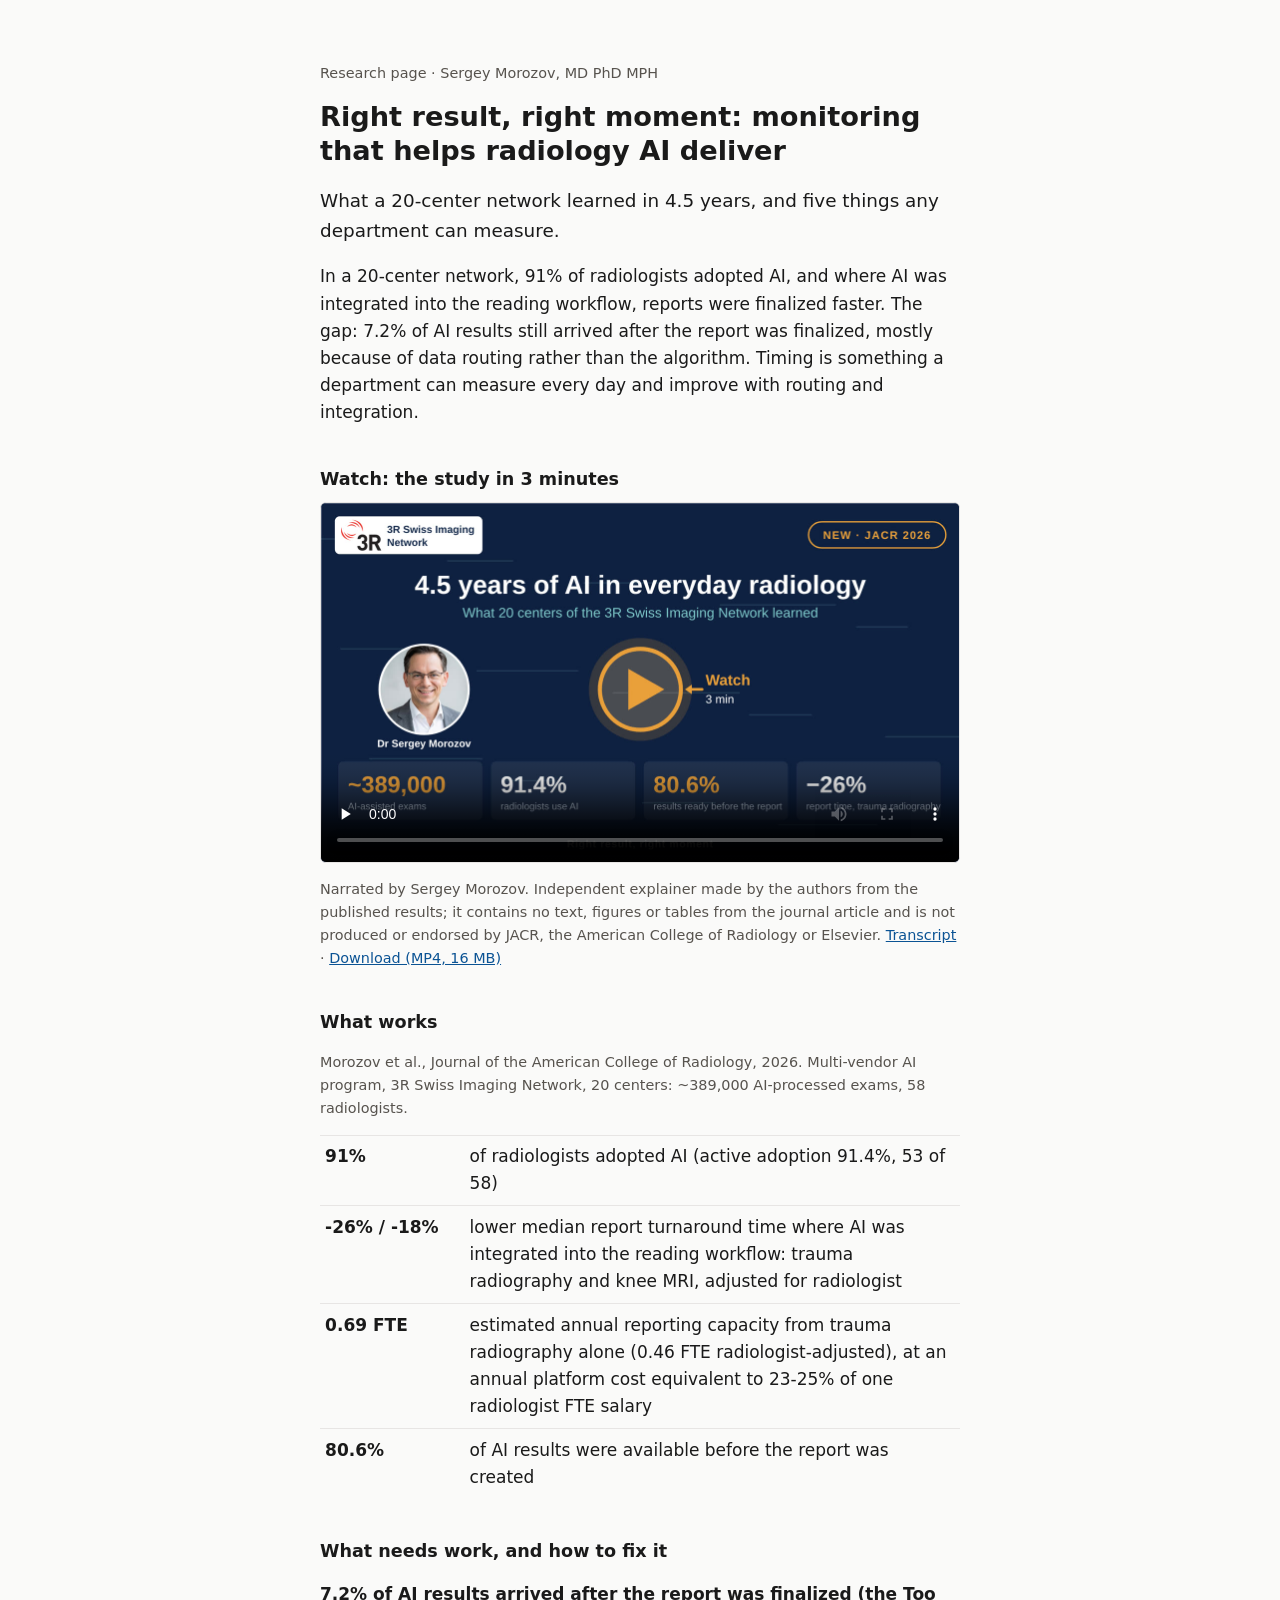
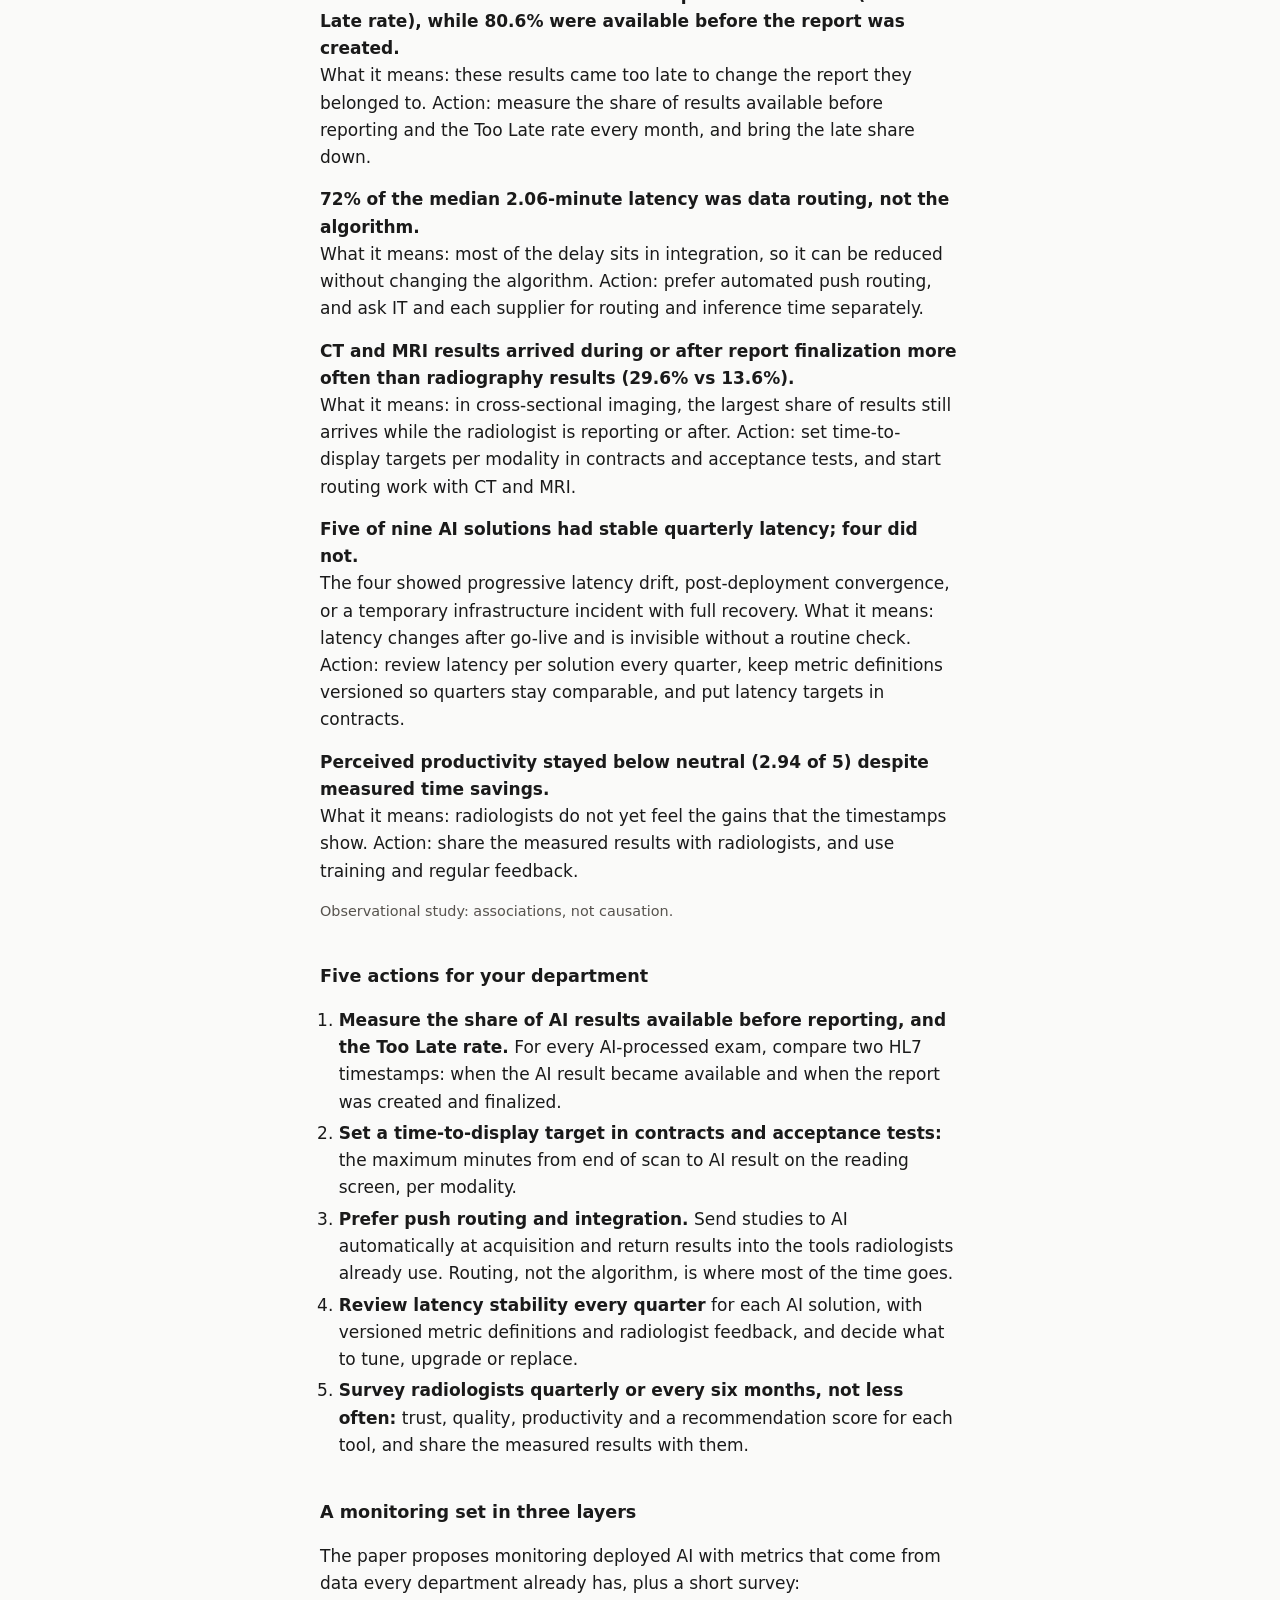
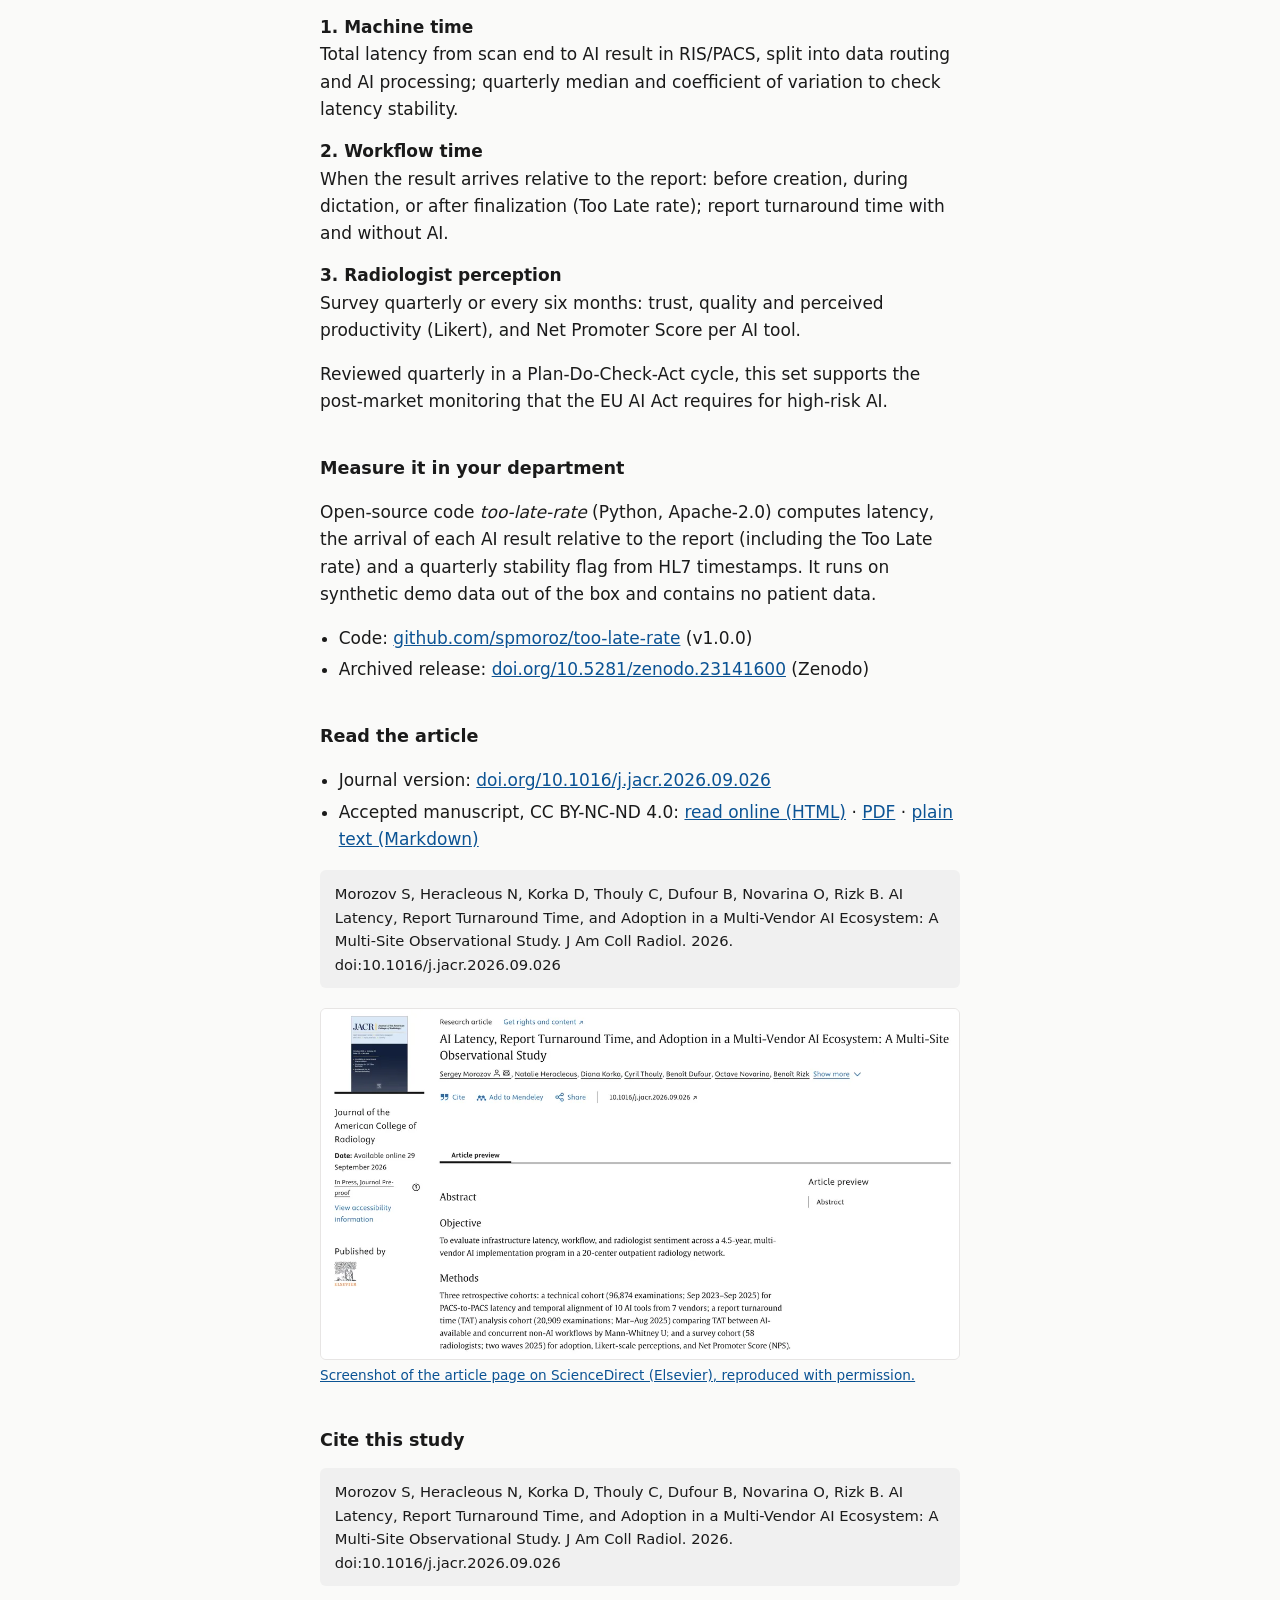
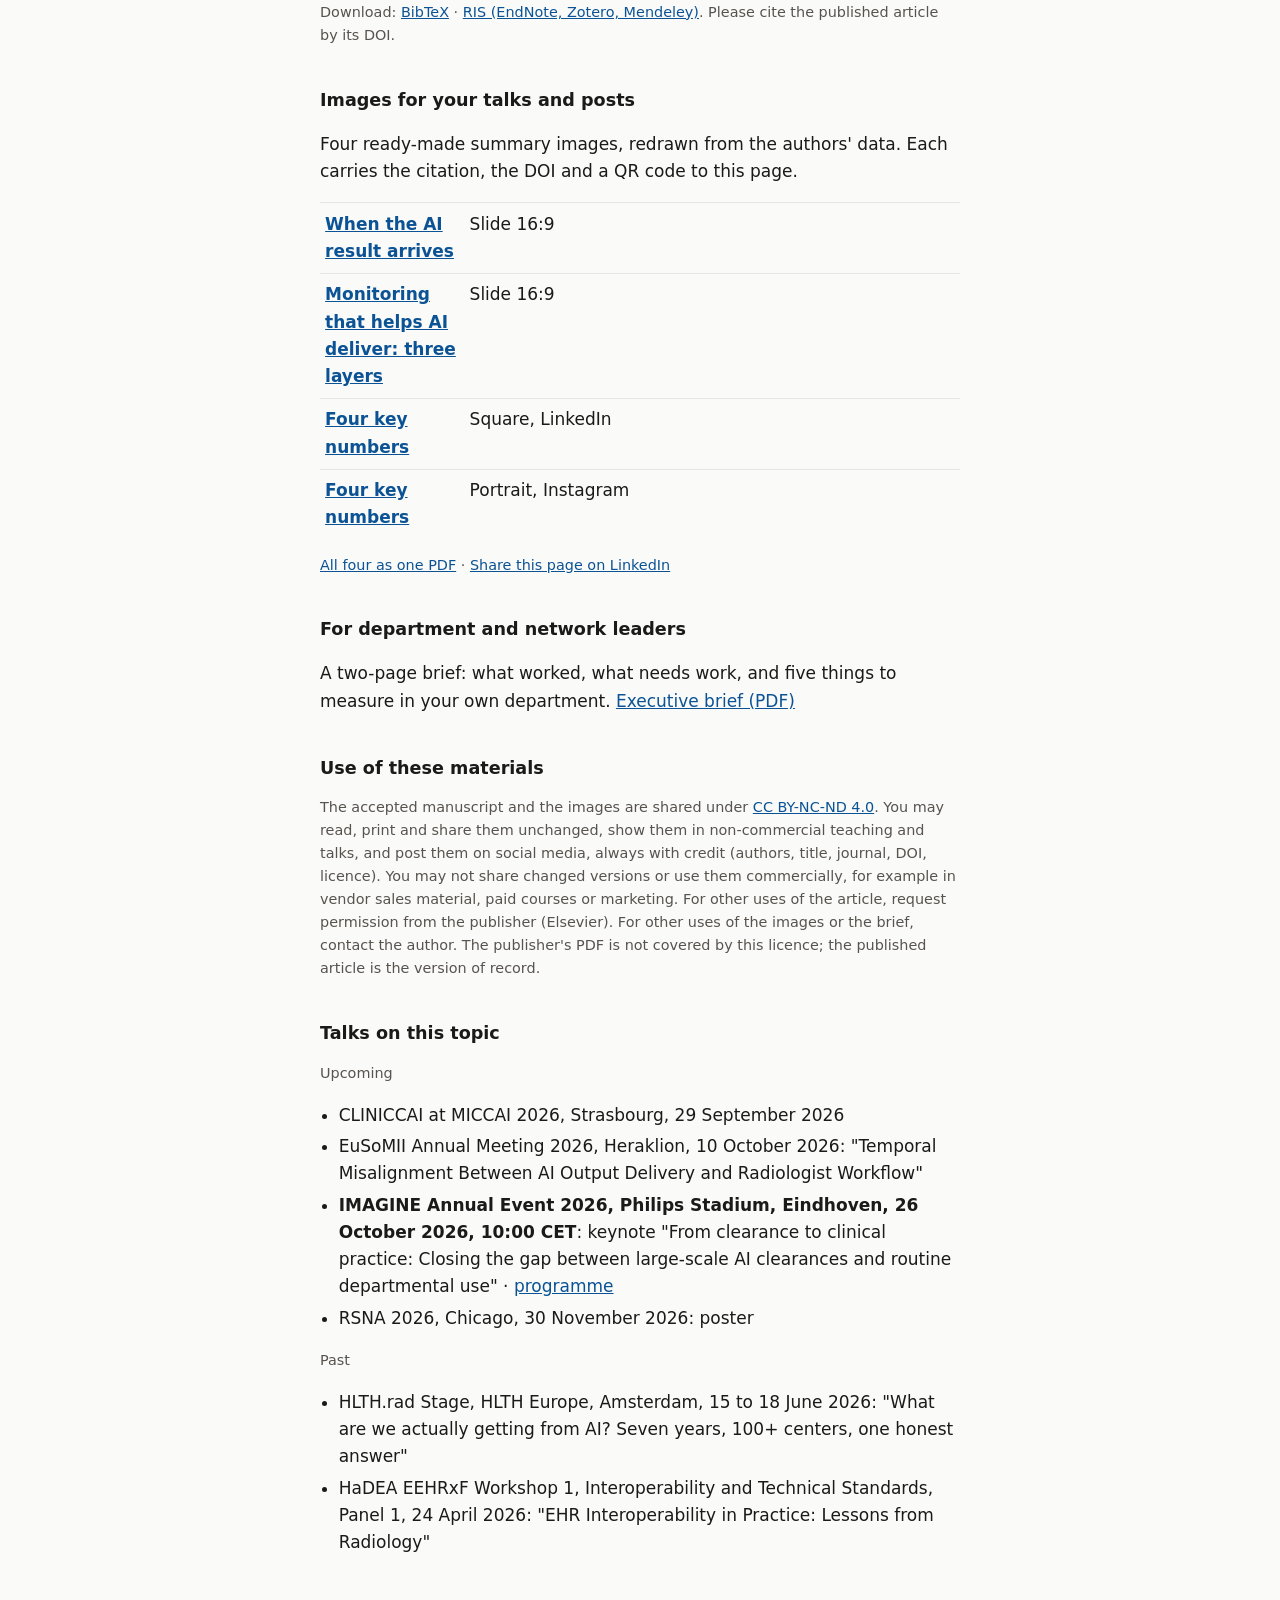
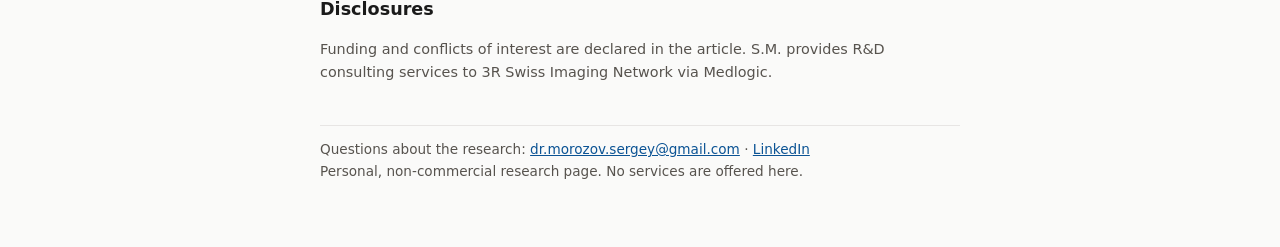
==== index.html @ 902b3b76 "Add 3-minute video explainer (narrated by Sergey Morozov) with captions, transcript and VideoObject " ====
<!doctype html>
<html lang="en">
<head>
<meta charset="utf-8">
<meta name="viewport" content="width=device-width, initial-scale=1">
<title>Right result, right moment: monitoring that helps radiology AI deliver</title>
<meta property="og:title" content="Right result, right moment: monitoring that helps radiology AI deliver">
<meta property="og:description" content="What a 20-center network learned in 4.5 years: what works, what needs work, and five things any department can measure. Research page for the JACR 2026 study.">
<meta property="og:image" content="https://aimonitoring.drsergeymorozov.com/images/B_key_numbers_linkedin_1x1.png">
<meta property="og:url" content="https://aimonitoring.drsergeymorozov.com/">
<meta name="twitter:card" content="summary_large_image">
<link rel="canonical" href="https://aimonitoring.drsergeymorozov.com/">
<link rel="alternate" type="text/markdown" href="manuscript/manuscript.md">
<meta name="description" content="Research hub by Sergey Morozov: what a 20-center radiology network learned in 4.5 years of multi-vendor AI, five things any department can measure, a three-layer monitoring set, the JACR 2026 study, open-source code and talks.">
<style>
:root{--bg:#fafaf9;--ink:#1a1a1a;--mute:#57534e;--line:#e7e5e4;--acc:#0b5394}
@media (prefers-color-scheme:dark){:root{--bg:#1c1917;--ink:#f5f5f4;--mute:#a8a29e;--line:#44403c;--acc:#7fb3e6}}
*{box-sizing:border-box}body{margin:0;background:var(--bg);color:var(--ink);font:17px/1.6 system-ui,-apple-system,Segoe UI,Roboto,sans-serif}
main{max-width:680px;margin:0 auto;padding:48px 20px 64px}
h1{font-size:1.7rem;line-height:1.25;margin:.2em 0 .4em}h2{font-size:1.1rem;margin:2.2em 0 .5em}
.k{color:var(--mute);font-size:.9rem}a{color:var(--acc)}
table{width:100%;border-collapse:collapse;margin:.5em 0}td{padding:.45em .3em;border-top:1px solid var(--line);vertical-align:top}
td:first-child{font-weight:700;white-space:nowrap;width:8.5em}
ul,ol{padding-left:1.1em}li{margin:.25em 0}
.cite{font-size:.92rem;background:rgba(127,127,127,.08);padding:.8em 1em;border-radius:6px}
footer{margin-top:3em;color:var(--mute);font-size:.85rem;border-top:1px solid var(--line);padding-top:1em}
.lead{font-size:1.15rem}.layer{margin:.9em 0}.layer b{display:block}.tbd{color:var(--mute);font-style:italic}
figure{margin:1.2em 0}figure img{display:block;width:100%;height:auto;border:1px solid var(--line);border-radius:6px}figcaption{color:var(--mute);font-size:.85rem;margin-top:.4em}
main{overflow-wrap:break-word}td a{white-space:normal;display:inline-block;padding:.6em 0;margin:-.6em 0}
</style>
<script type="application/ld+json">{"@context":"https://schema.org","@type":"VideoObject","name":"4.5 years of AI in everyday radiology: what 20 centers learned","description":"Three-minute explainer of Morozov et al., J Am Coll Radiol 2026 (doi:10.1016/j.jacr.2026.09.026): AI latency, the Too Late rate, report time and radiologist surveys in the 3R Swiss Imaging Network. Narrated by Sergey Morozov.","thumbnailUrl":"https://aimonitoring.drsergeymorozov.com/video/poster.jpg","uploadDate":"2026-10-16","duration":"PT3M2S","contentUrl":"https://aimonitoring.drsergeymorozov.com/video/jacr-explainer.mp4","embedUrl":"https://aimonitoring.drsergeymorozov.com/#video","inLanguage":"en","creator":{"@type":"Person","name":"Sergey Morozov"},"transcript":"https://aimonitoring.drsergeymorozov.com/video/transcript.md"}</script>
<style>video{display:block;width:100%;height:auto;border:1px solid var(--line);border-radius:6px;background:#0f2140}</style>
</head>
<body>
<main>
<p class="k">Research page · Sergey Morozov, MD PhD MPH</p>
<h1>Right result, right moment: monitoring that helps radiology AI deliver</h1>
<p class="lead">What a 20-center network learned in 4.5 years, and five things any department can measure.</p>
<p>In a 20-center network, 91% of radiologists adopted AI, and where AI was integrated into the reading workflow, reports were finalized faster. The gap: 7.2% of AI results still arrived after the report was finalized, mostly because of data routing rather than the algorithm. Timing is something a department can measure every day and improve with routing and integration.</p>

<h2 id="video">Watch: the study in 3 minutes</h2>
<video controls preload="none" playsinline poster="video/poster.jpg" width="1280" height="720"><source src="video/jacr-explainer.mp4" type="video/mp4"><track kind="captions" src="video/jacr-explainer.en.vtt" srclang="en" label="English"></video>
<p class="k">Narrated by Sergey Morozov. Independent explainer made by the authors from the published results; it contains no text, figures or tables from the journal article and is not produced or endorsed by JACR, the American College of Radiology or Elsevier. <a href="video/transcript.md">Transcript</a> · <a href="video/jacr-explainer.mp4" download>Download (MP4, 16 MB)</a></p>

<h2>What works</h2>
<p class="k">Morozov et al., Journal of the American College of Radiology, 2026. Multi-vendor AI program, 3R Swiss Imaging Network, 20 centers: ~389,000 AI-processed exams, 58 radiologists.</p>
<table>
<tr><td>91%</td><td>of radiologists adopted AI (active adoption 91.4%, 53 of 58)</td></tr>
<tr><td>-26% / -18%</td><td>lower median report turnaround time where AI was integrated into the reading workflow: trauma radiography and knee MRI, adjusted for radiologist</td></tr>
<tr><td>0.69 FTE</td><td>estimated annual reporting capacity from trauma radiography alone (0.46 FTE radiologist-adjusted), at an annual platform cost equivalent to 23-25% of one radiologist FTE salary</td></tr>
<tr><td>80.6%</td><td>of AI results were available before the report was created</td></tr>
</table>

<h2>What needs work, and how to fix it</h2>
<div class="layer"><b>7.2% of AI results arrived after the report was finalized (the Too Late rate), while 80.6% were available before the report was created.</b>What it means: these results came too late to change the report they belonged to. Action: measure the share of results available before reporting and the Too Late rate every month, and bring the late share down.</div>
<div class="layer"><b>72% of the median 2.06-minute latency was data routing, not the algorithm.</b>What it means: most of the delay sits in integration, so it can be reduced without changing the algorithm. Action: prefer automated push routing, and ask IT and each supplier for routing and inference time separately.</div>
<div class="layer"><b>CT and MRI results arrived during or after report finalization more often than radiography results (29.6% vs 13.6%).</b>What it means: in cross-sectional imaging, the largest share of results still arrives while the radiologist is reporting or after. Action: set time-to-display targets per modality in contracts and acceptance tests, and start routing work with CT and MRI.</div>
<div class="layer"><b>Five of nine AI solutions had stable quarterly latency; four did not.</b>The four showed progressive latency drift, post-deployment convergence, or a temporary infrastructure incident with full recovery. What it means: latency changes after go-live and is invisible without a routine check. Action: review latency per solution every quarter, keep metric definitions versioned so quarters stay comparable, and put latency targets in contracts.</div>
<div class="layer"><b>Perceived productivity stayed below neutral (2.94 of 5) despite measured time savings.</b>What it means: radiologists do not yet feel the gains that the timestamps show. Action: share the measured results with radiologists, and use training and regular feedback.</div>
<p class="k">Observational study: associations, not causation.</p>

<h2>Five actions for your department</h2>
<ol>
<li><b>Measure the share of AI results available before reporting, and the Too Late rate.</b> For every AI-processed exam, compare two HL7 timestamps: when the AI result became available and when the report was created and finalized.</li>
<li><b>Set a time-to-display target in contracts and acceptance tests:</b> the maximum minutes from end of scan to AI result on the reading screen, per modality.</li>
<li><b>Prefer push routing and integration.</b> Send studies to AI automatically at acquisition and return results into the tools radiologists already use. Routing, not the algorithm, is where most of the time goes.</li>
<li><b>Review latency stability every quarter</b> for each AI solution, with versioned metric definitions and radiologist feedback, and decide what to tune, upgrade or replace.</li>
<li><b>Survey radiologists quarterly or every six months, not less often:</b> trust, quality, productivity and a recommendation score for each tool, and share the measured results with them.</li>
</ol>

<h2>A monitoring set in three layers</h2>
<p>The paper proposes monitoring deployed AI with metrics that come from data every department already has, plus a short survey:</p>
<div class="layer"><b>1. Machine time</b>Total latency from scan end to AI result in RIS/PACS, split into data routing and AI processing; quarterly median and coefficient of variation to check latency stability.</div>
<div class="layer"><b>2. Workflow time</b>When the result arrives relative to the report: before creation, during dictation, or after finalization (Too Late rate); report turnaround time with and without AI.</div>
<div class="layer"><b>3. Radiologist perception</b>Survey quarterly or every six months: trust, quality and perceived productivity (Likert), and Net Promoter Score per AI tool.</div>
<p>Reviewed quarterly in a Plan-Do-Check-Act cycle, this set supports the post-market monitoring that the EU AI Act requires for high-risk AI.</p>

<h2>Measure it in your department</h2>
<p>Open-source code <em>too-late-rate</em> (Python, Apache-2.0) computes latency, the arrival of each AI result relative to the report (including the Too Late rate) and a quarterly stability flag from HL7 timestamps. It runs on synthetic demo data out of the box and contains no patient data.</p><ul><li>Code: <a href="https://github.com/spmoroz/too-late-rate">github.com/spmoroz/too-late-rate</a> (v1.0.0)</li><li>Archived release: <a href="https://doi.org/10.5281/zenodo.23141600">doi.org/10.5281/zenodo.23141600</a> (Zenodo)</li></ul>

<h2>Read the article</h2>
<ul>
<li>Journal version: <a href="https://doi.org/10.1016/j.jacr.2026.09.026">doi.org/10.1016/j.jacr.2026.09.026</a></li>
<li>Accepted manuscript, CC BY-NC-ND 4.0: <a href="manuscript/">read online (HTML)</a> · <a href="morozov-jacr-2026-accepted-manuscript.pdf">PDF</a> · <a href="manuscript/manuscript.md">plain text (Markdown)</a></li>
</ul>
<p class="cite">Morozov S, Heracleous N, Korka D, Thouly C, Dufour B, Novarina O, Rizk B. AI Latency, Report Turnaround Time, and Adoption in a Multi-Vendor AI Ecosystem: A Multi-Site Observational Study. J Am Coll Radiol. 2026. doi:10.1016/j.jacr.2026.09.026</p>
<figure><img src="images/jacr-article-page.webp" width="1200" height="657" loading="lazy" alt="Article page of the paper on ScienceDirect, J Am Coll Radiol 2026"><figcaption><a href="https://doi.org/10.1016/j.jacr.2026.09.026">Screenshot of the article page on ScienceDirect (Elsevier), reproduced with permission.</a></figcaption></figure>

<h2 id="cite">Cite this study</h2>
<p class="cite">Morozov S, Heracleous N, Korka D, Thouly C, Dufour B, Novarina O, Rizk B. AI Latency, Report Turnaround Time, and Adoption in a Multi-Vendor AI Ecosystem: A Multi-Site Observational Study. J Am Coll Radiol. 2026. doi:10.1016/j.jacr.2026.09.026</p>
<p class="k">Download: <a href="cite/citation.bib">BibTeX</a> · <a href="cite/citation.ris">RIS (EndNote, Zotero, Mendeley)</a>. Please cite the published article by its DOI.</p>

<h2 id="images">Images for your talks and posts</h2>
<p>Four ready-made summary images, redrawn from the authors' data. Each carries the citation, the DOI and a QR code to this page.</p>
<table>
<tr><td><a href="images/A_ai_result_arrival_16x9.png">When the AI result arrives</a></td><td>Slide 16:9</td></tr>
<tr><td><a href="images/D_monitoring_three_layers_16x9.png">Monitoring that helps AI deliver: three layers</a></td><td>Slide 16:9</td></tr>
<tr><td><a href="images/B_key_numbers_linkedin_1x1.png">Four key numbers</a></td><td>Square, LinkedIn</td></tr>
<tr><td><a href="images/C_key_numbers_instagram_4x5.png">Four key numbers</a></td><td>Portrait, Instagram</td></tr>
</table>
<p class="k"><a href="images/visual_abstracts_all.pdf">All four as one PDF</a> · <a href="https://www.linkedin.com/sharing/share-offsite/?url=https%3A%2F%2Faimonitoring.drsergeymorozov.com">Share this page on LinkedIn</a></p>

<h2 id="leaders">For department and network leaders</h2>
<p>A two-page brief: what worked, what needs work, and five things to measure in your own department. <a href="brief/executive-brief.pdf">Executive brief (PDF)</a></p>

<h2 id="use">Use of these materials</h2>
<p class="k">The accepted manuscript and the images are shared under <a href="https://creativecommons.org/licenses/by-nc-nd/4.0/">CC BY-NC-ND 4.0</a>. You may read, print and share them unchanged, show them in non-commercial teaching and talks, and post them on social media, always with credit (authors, title, journal, DOI, licence). You may not share changed versions or use them commercially, for example in vendor sales material, paid courses or marketing. For other uses of the article, request permission from the publisher (Elsevier). For other uses of the images or the brief, contact the author. The publisher's PDF is not covered by this licence; the published article is the version of record.</p>

<h2>Talks on this topic</h2>
<p class="k">Upcoming</p>
<ul>
<li>CLINICCAI at MICCAI 2026, Strasbourg, 29 September 2026</li>
<li>EuSoMII Annual Meeting 2026, Heraklion, 10 October 2026: "Temporal Misalignment Between AI Output Delivery and Radiologist Workflow"</li>
<li><strong>IMAGINE Annual Event 2026, Philips Stadium, Eindhoven, 26 October 2026, 10:00 CET</strong>: keynote "From clearance to clinical practice: Closing the gap between large-scale AI clearances and routine departmental use" · <a href="https://imagine-medtech.org/event/imagine-annual-event/">programme</a></li>
<li>RSNA 2026, Chicago, 30 November 2026: poster</li>
</ul>
<p class="k">Past</p>
<ul>
<li>HLTH.rad Stage, HLTH Europe, Amsterdam, 15 to 18 June 2026: "What are we actually getting from AI? Seven years, 100+ centers, one honest answer"</li>
<li>HaDEA EEHRxF Workshop 1, Interoperability and Technical Standards, Panel 1, 24 April 2026: "EHR Interoperability in Practice: Lessons from Radiology"</li>
</ul>

<h2>Disclosures</h2>
<p class="k">Funding and conflicts of interest are declared in the article. S.M. provides R&amp;D consulting services to 3R Swiss Imaging Network via Medlogic.</p>

<footer>Questions about the research: <a href="mailto:dr.morozov.sergey@gmail.com">dr.morozov.sergey@gmail.com</a> · <a href="https://www.linkedin.com/in/sergey-morozov">LinkedIn</a><br>Personal, non-commercial research page. No services are offered here.</footer>
</main>
</body>
</html>
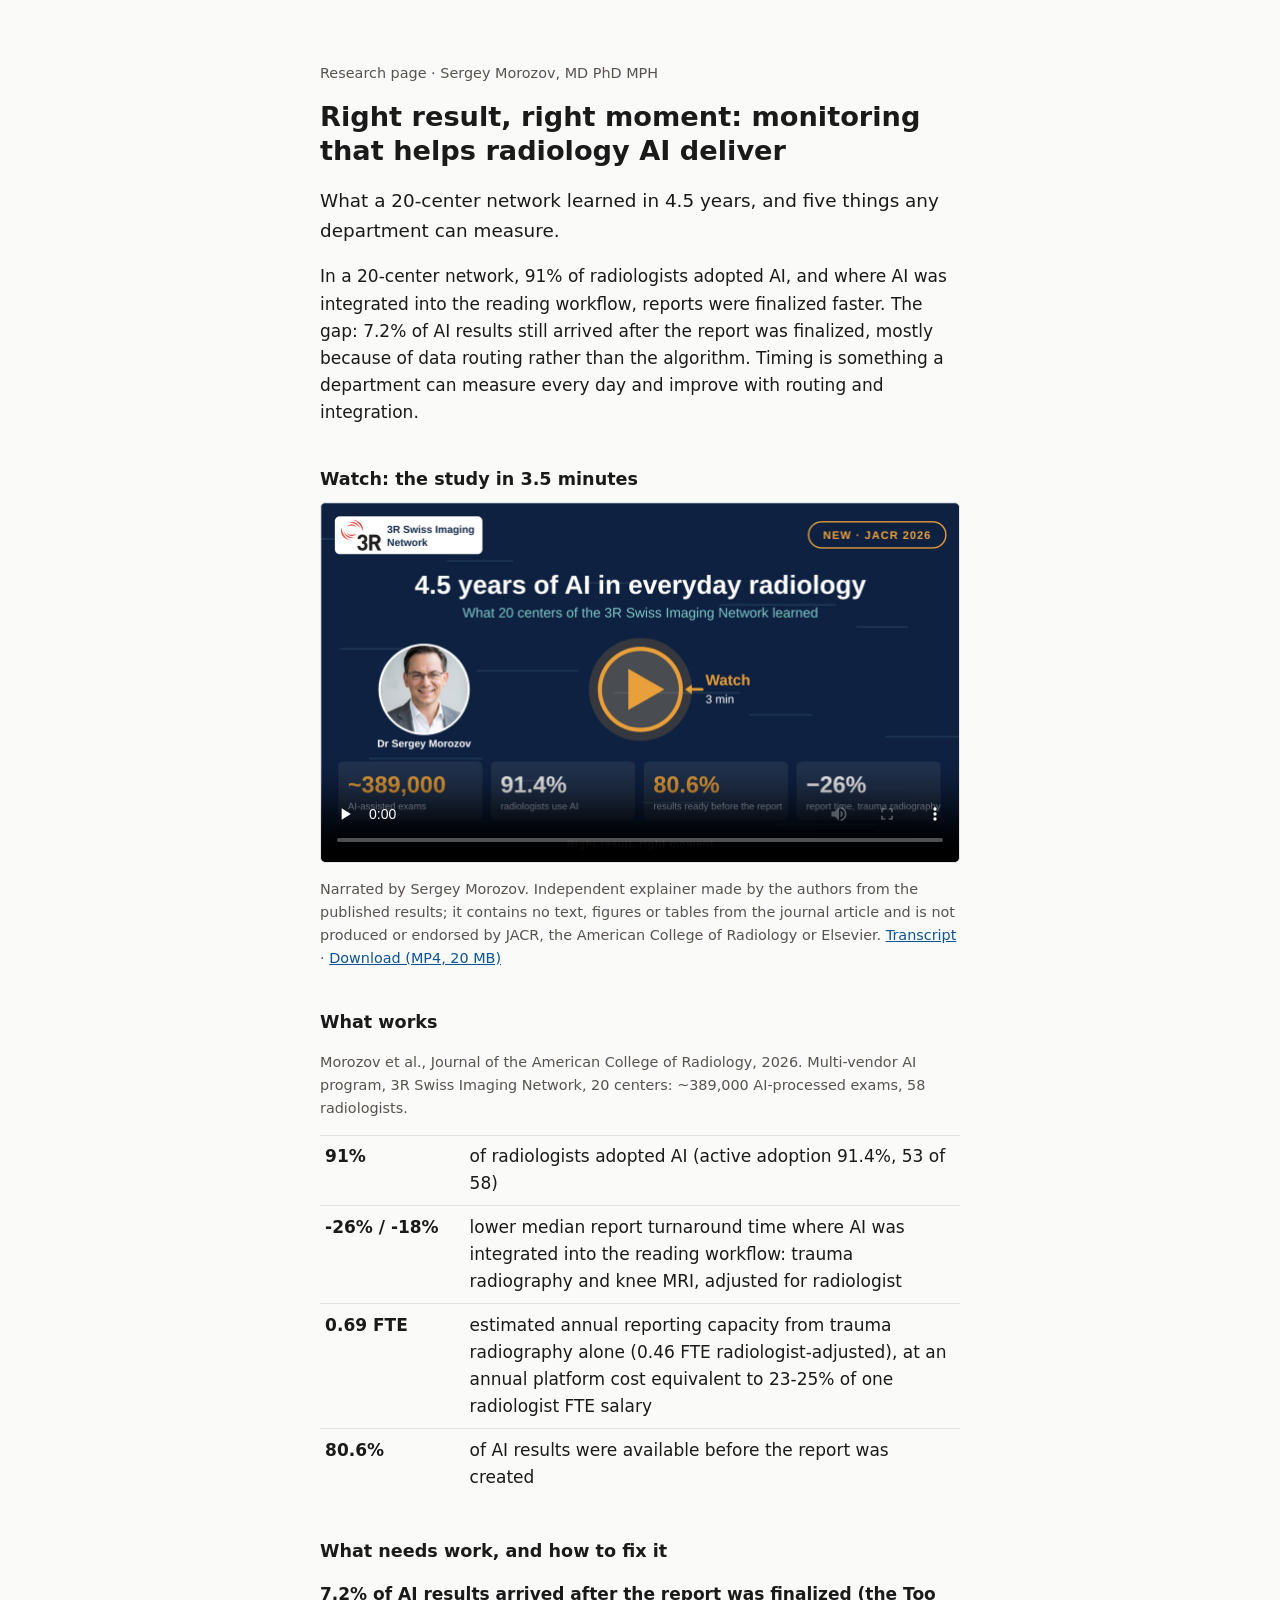
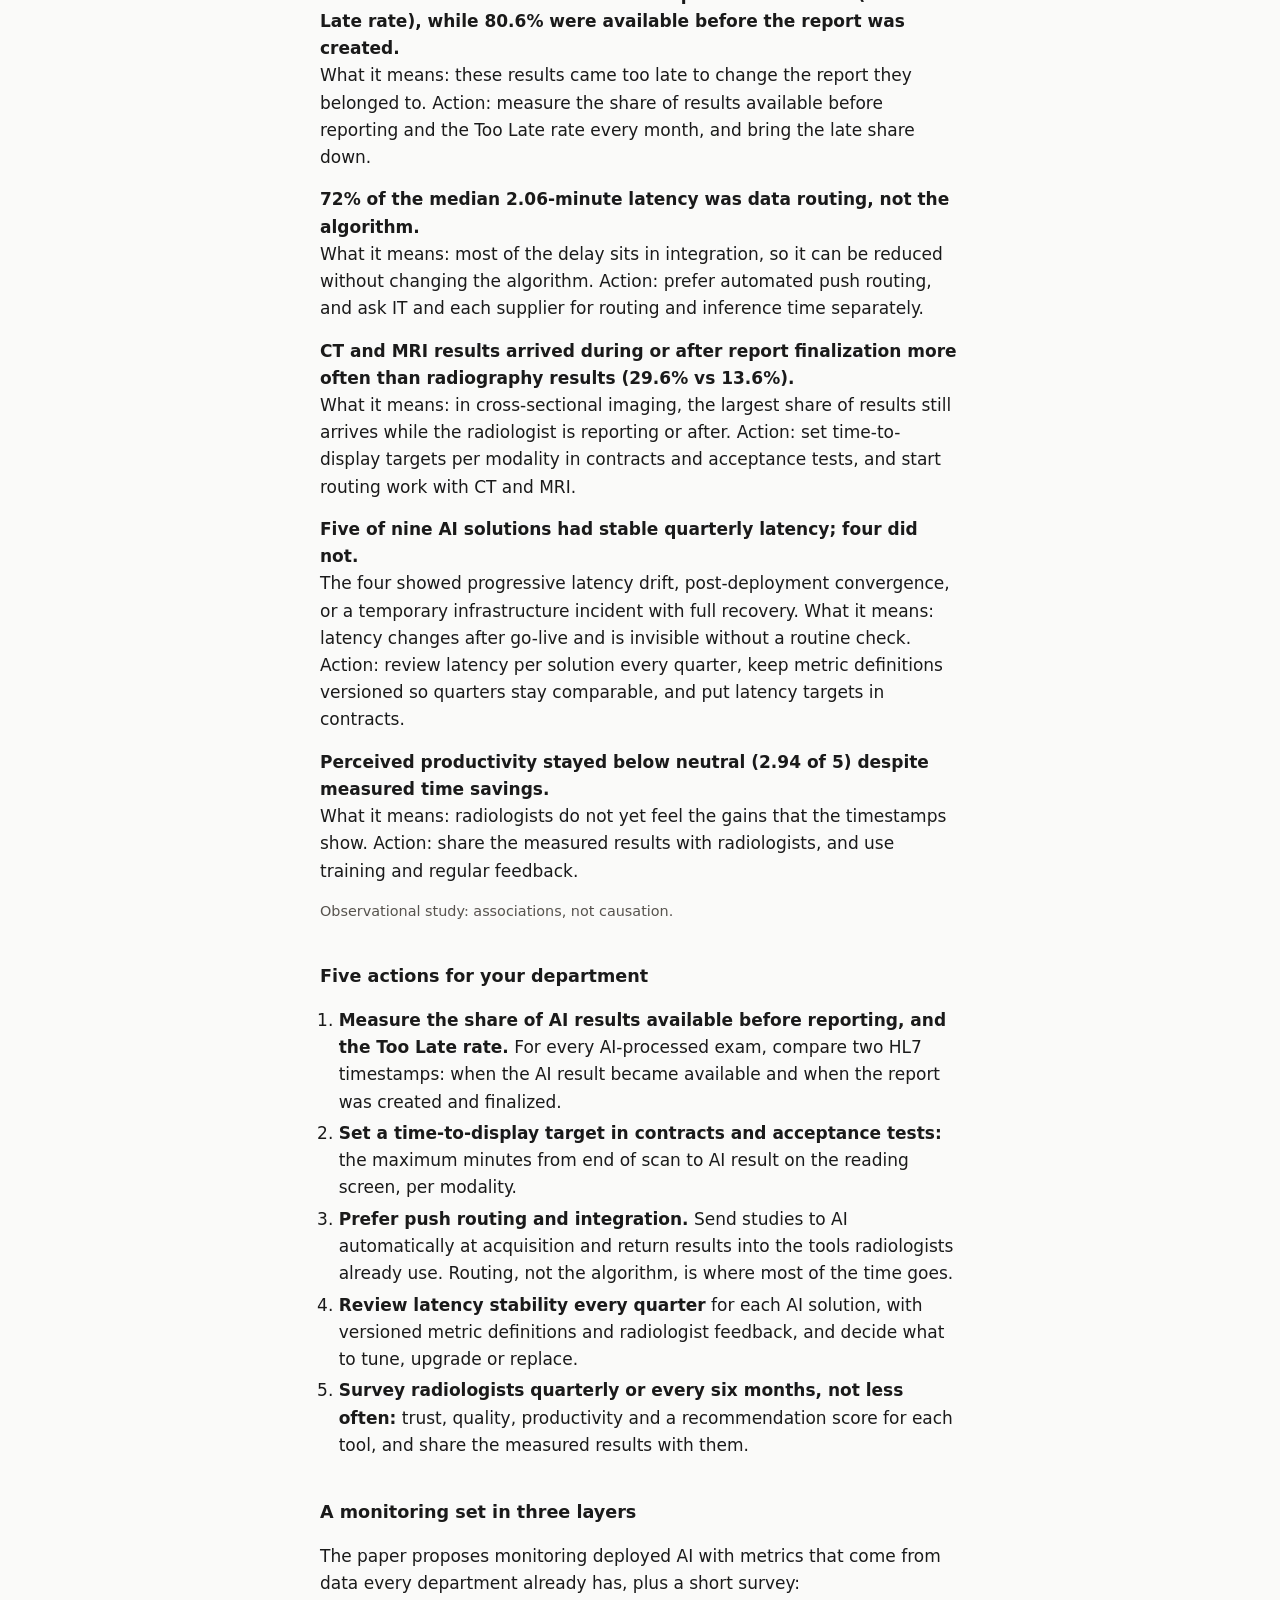
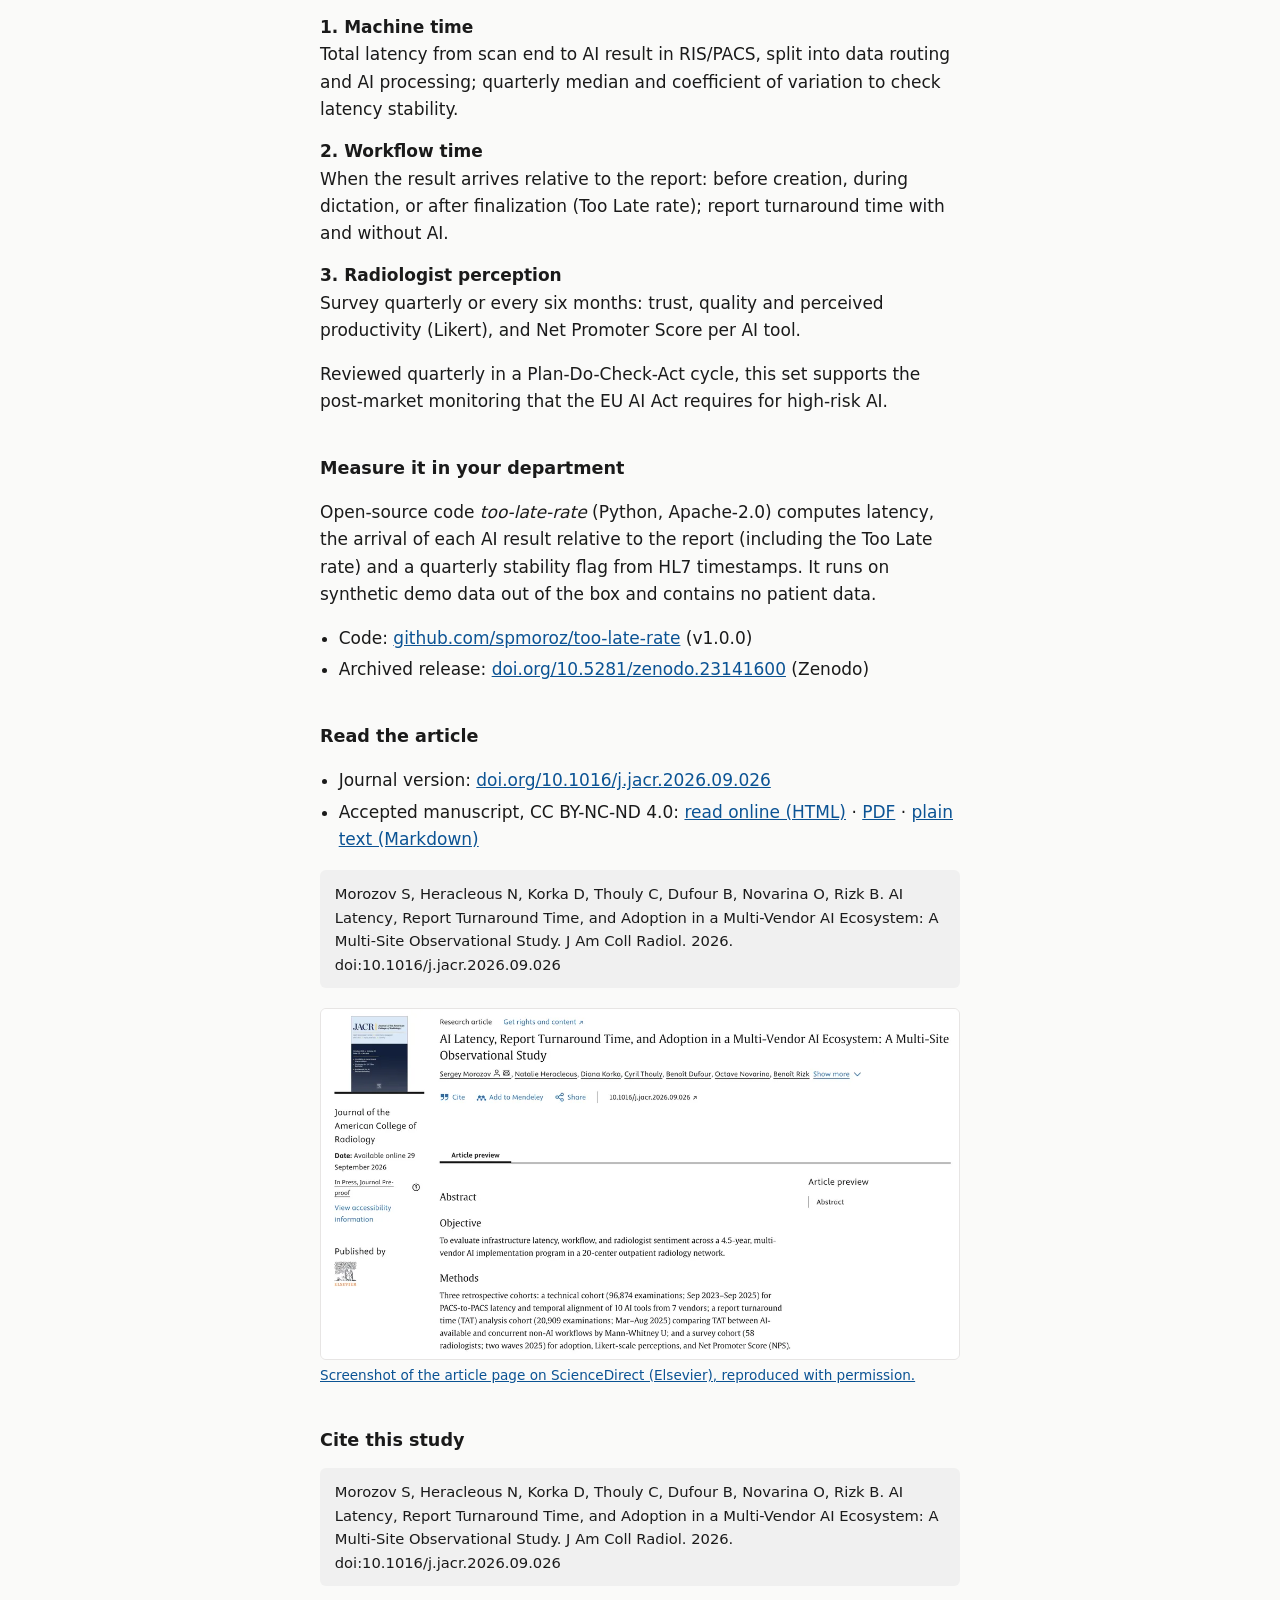
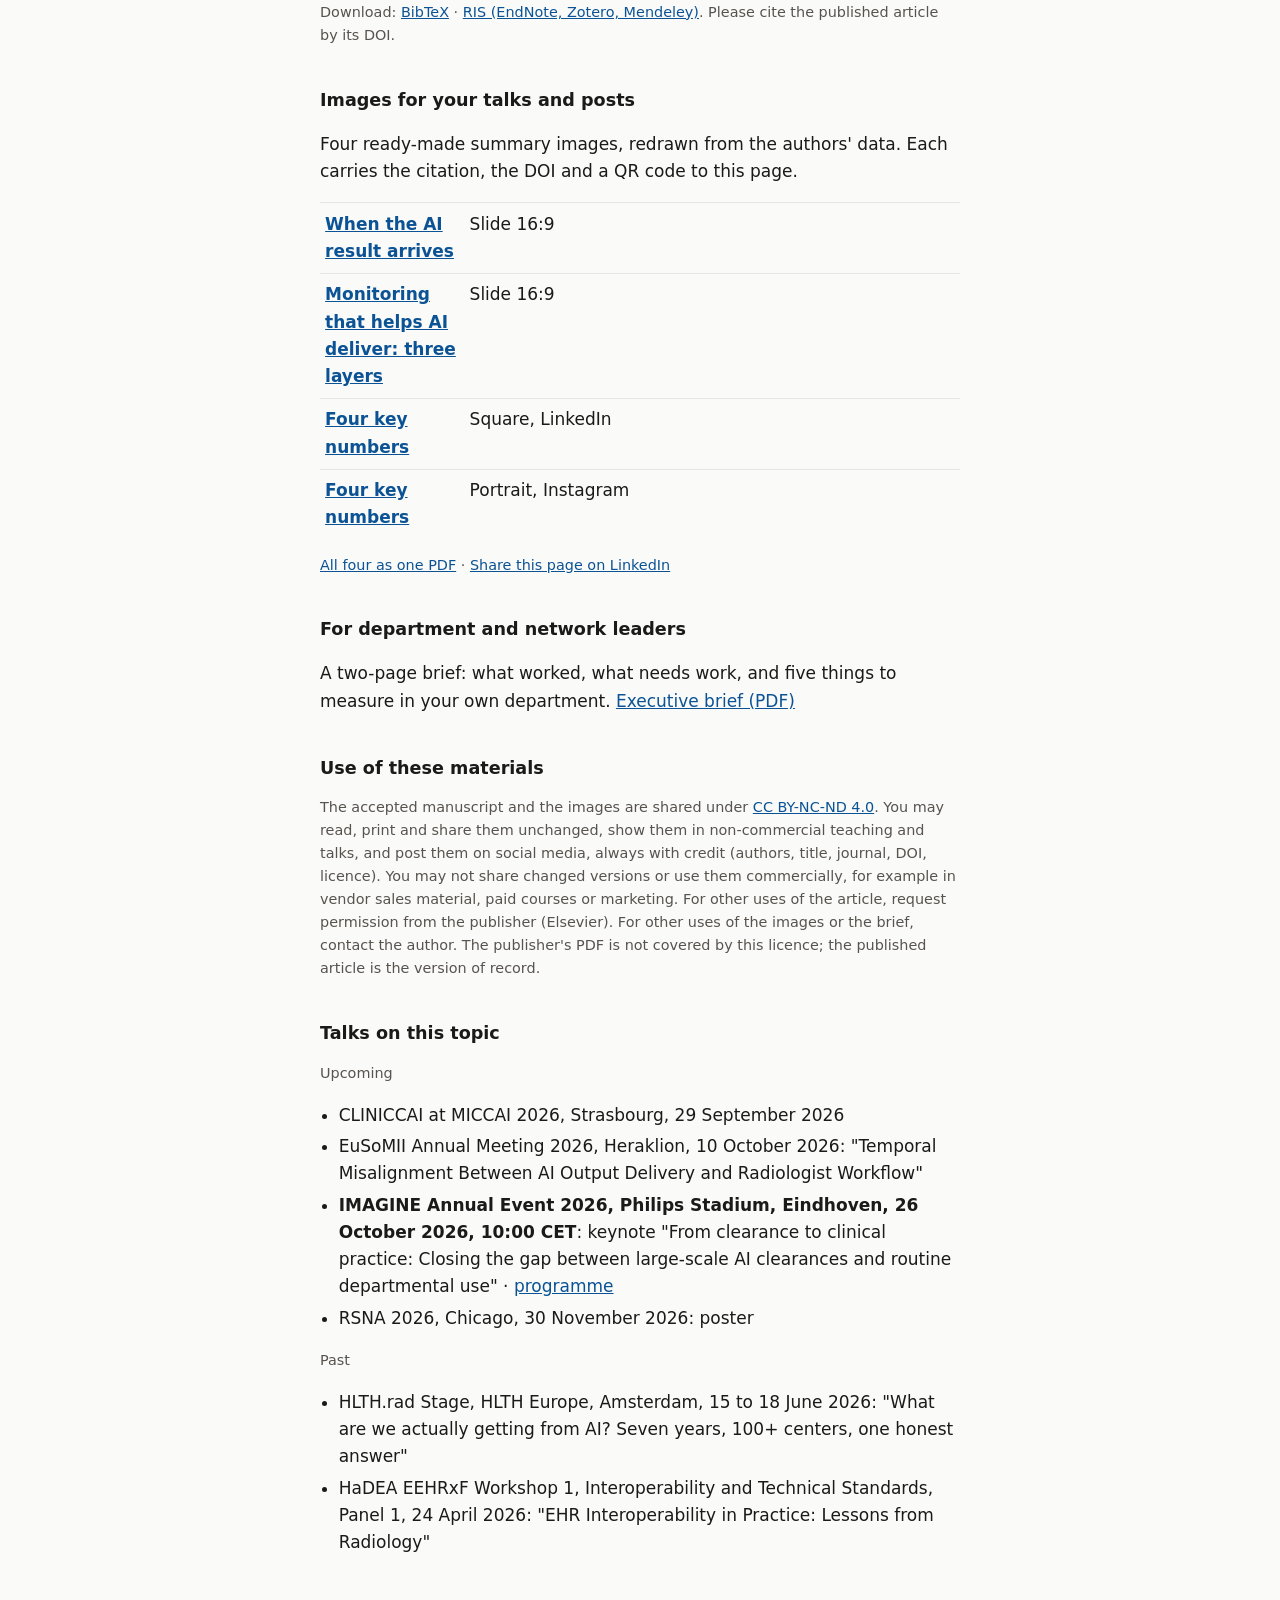
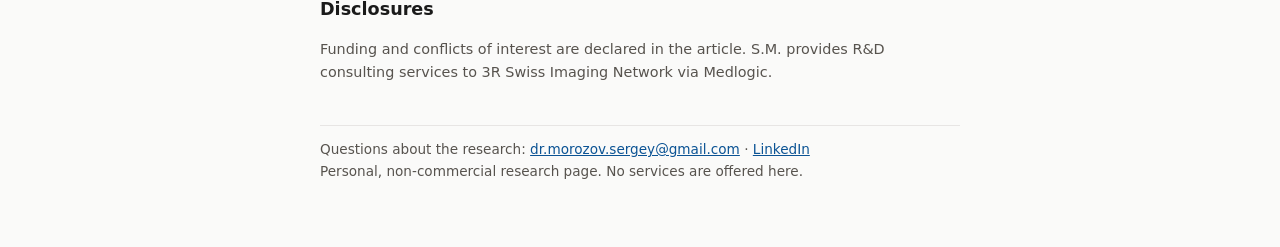
==== commit 1f42c36e: "Video explainer v10: re-recorded narration, rounded spoken numbers, updated captions and transcript " ====
--- a/index.html
+++ b/index.html
@@ -28,7 +28,7 @@
 figure{margin:1.2em 0}figure img{display:block;width:100%;height:auto;border:1px solid var(--line);border-radius:6px}figcaption{color:var(--mute);font-size:.85rem;margin-top:.4em}
 main{overflow-wrap:break-word}td a{white-space:normal;display:inline-block;padding:.6em 0;margin:-.6em 0}
 </style>
-<script type="application/ld+json">{"@context":"https://schema.org","@type":"VideoObject","name":"4.5 years of AI in everyday radiology: what 20 centers learned","description":"Three-minute explainer of Morozov et al., J Am Coll Radiol 2026 (doi:10.1016/j.jacr.2026.09.026): AI latency, the Too Late rate, report time and radiologist surveys in the 3R Swiss Imaging Network. Narrated by Sergey Morozov.","thumbnailUrl":"https://aimonitoring.drsergeymorozov.com/video/poster.jpg","uploadDate":"2026-10-16","duration":"PT3M2S","contentUrl":"https://aimonitoring.drsergeymorozov.com/video/jacr-explainer.mp4","embedUrl":"https://aimonitoring.drsergeymorozov.com/#video","inLanguage":"en","creator":{"@type":"Person","name":"Sergey Morozov"},"transcript":"https://aimonitoring.drsergeymorozov.com/video/transcript.md"}</script>
+<script type="application/ld+json">{"@context":"https://schema.org","@type":"VideoObject","name":"4.5 years of AI in everyday radiology: what 20 centers learned","description":"Three-minute explainer of Morozov et al., J Am Coll Radiol 2026 (doi:10.1016/j.jacr.2026.09.026): AI latency, the Too Late rate, report time and radiologist surveys in the 3R Swiss Imaging Network. Narrated by Sergey Morozov.","thumbnailUrl":"https://aimonitoring.drsergeymorozov.com/video/poster.jpg","uploadDate":"2026-10-17","duration":"PT3M30S","contentUrl":"https://aimonitoring.drsergeymorozov.com/video/jacr-explainer.mp4","embedUrl":"https://aimonitoring.drsergeymorozov.com/#video","inLanguage":"en","creator":{"@type":"Person","name":"Sergey Morozov"},"transcript":"https://aimonitoring.drsergeymorozov.com/video/transcript.md"}</script>
 <style>video{display:block;width:100%;height:auto;border:1px solid var(--line);border-radius:6px;background:#0f2140}</style>
 </head>
 <body>
@@ -38,9 +38,9 @@
 <p class="lead">What a 20-center network learned in 4.5 years, and five things any department can measure.</p>
 <p>In a 20-center network, 91% of radiologists adopted AI, and where AI was integrated into the reading workflow, reports were finalized faster. The gap: 7.2% of AI results still arrived after the report was finalized, mostly because of data routing rather than the algorithm. Timing is something a department can measure every day and improve with routing and integration.</p>
 
-<h2 id="video">Watch: the study in 3 minutes</h2>
+<h2 id="video">Watch: the study in 3.5 minutes</h2>
 <video controls preload="none" playsinline poster="video/poster.jpg" width="1280" height="720"><source src="video/jacr-explainer.mp4" type="video/mp4"><track kind="captions" src="video/jacr-explainer.en.vtt" srclang="en" label="English"></video>
-<p class="k">Narrated by Sergey Morozov. Independent explainer made by the authors from the published results; it contains no text, figures or tables from the journal article and is not produced or endorsed by JACR, the American College of Radiology or Elsevier. <a href="video/transcript.md">Transcript</a> · <a href="video/jacr-explainer.mp4" download>Download (MP4, 16 MB)</a></p>
+<p class="k">Narrated by Sergey Morozov. Independent explainer made by the authors from the published results; it contains no text, figures or tables from the journal article and is not produced or endorsed by JACR, the American College of Radiology or Elsevier. <a href="video/transcript.md">Transcript</a> · <a href="video/jacr-explainer.mp4" download>Download (MP4, 20 MB)</a></p>
 
 <h2>What works</h2>
 <p class="k">Morozov et al., Journal of the American College of Radiology, 2026. Multi-vendor AI program, 3R Swiss Imaging Network, 20 centers: ~389,000 AI-processed exams, 58 radiologists.</p>
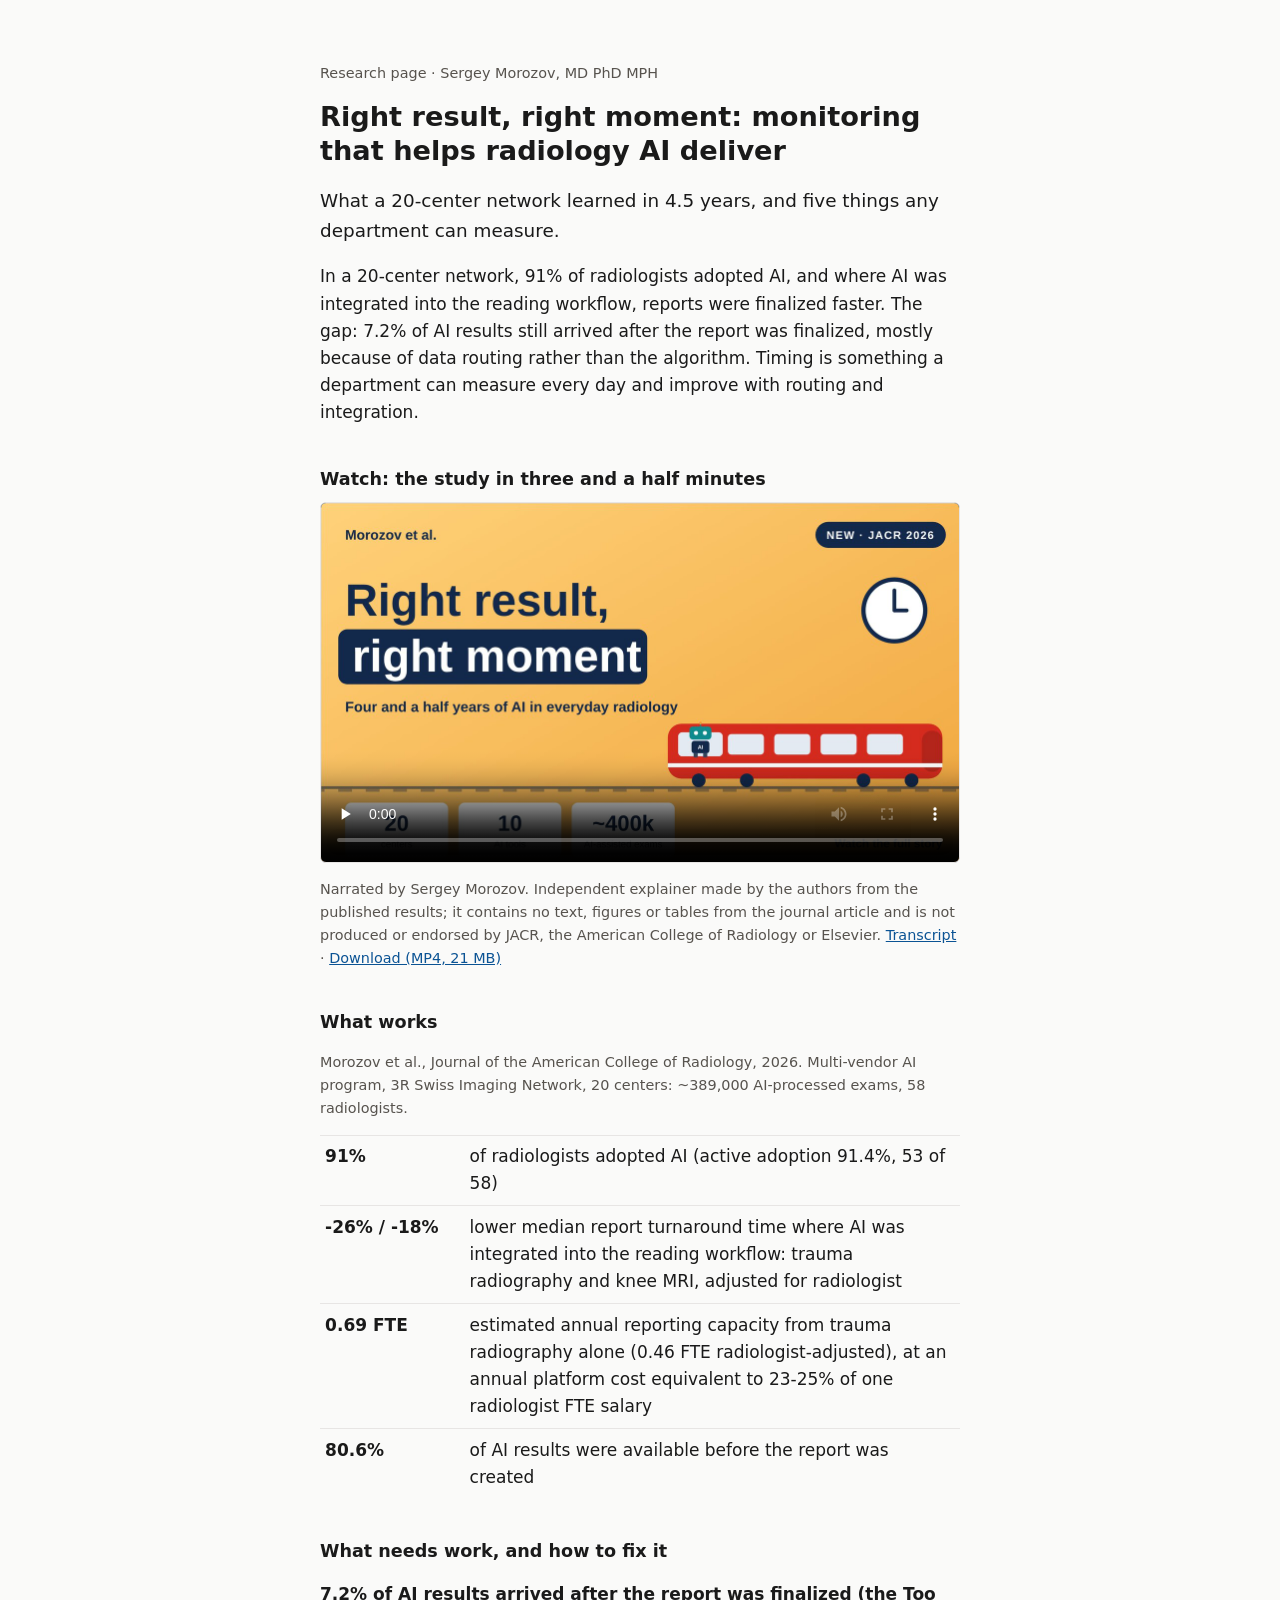
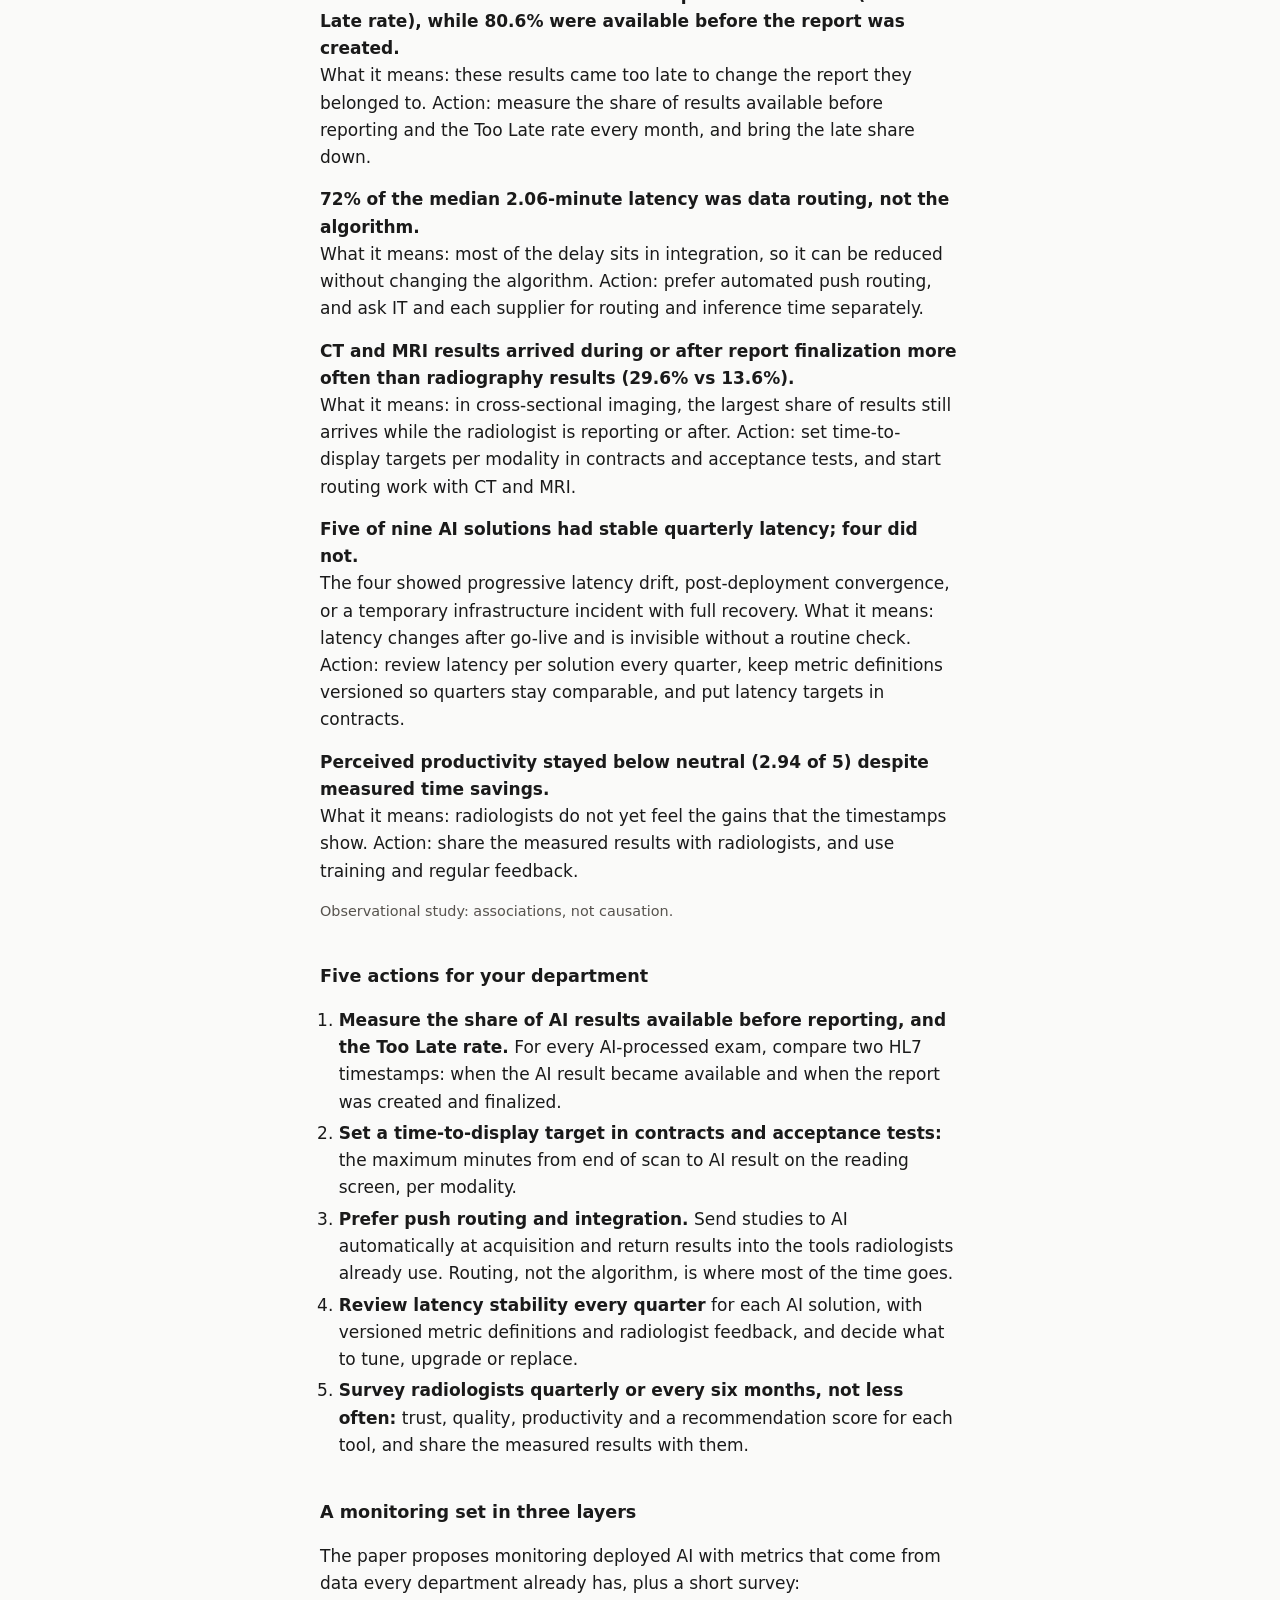
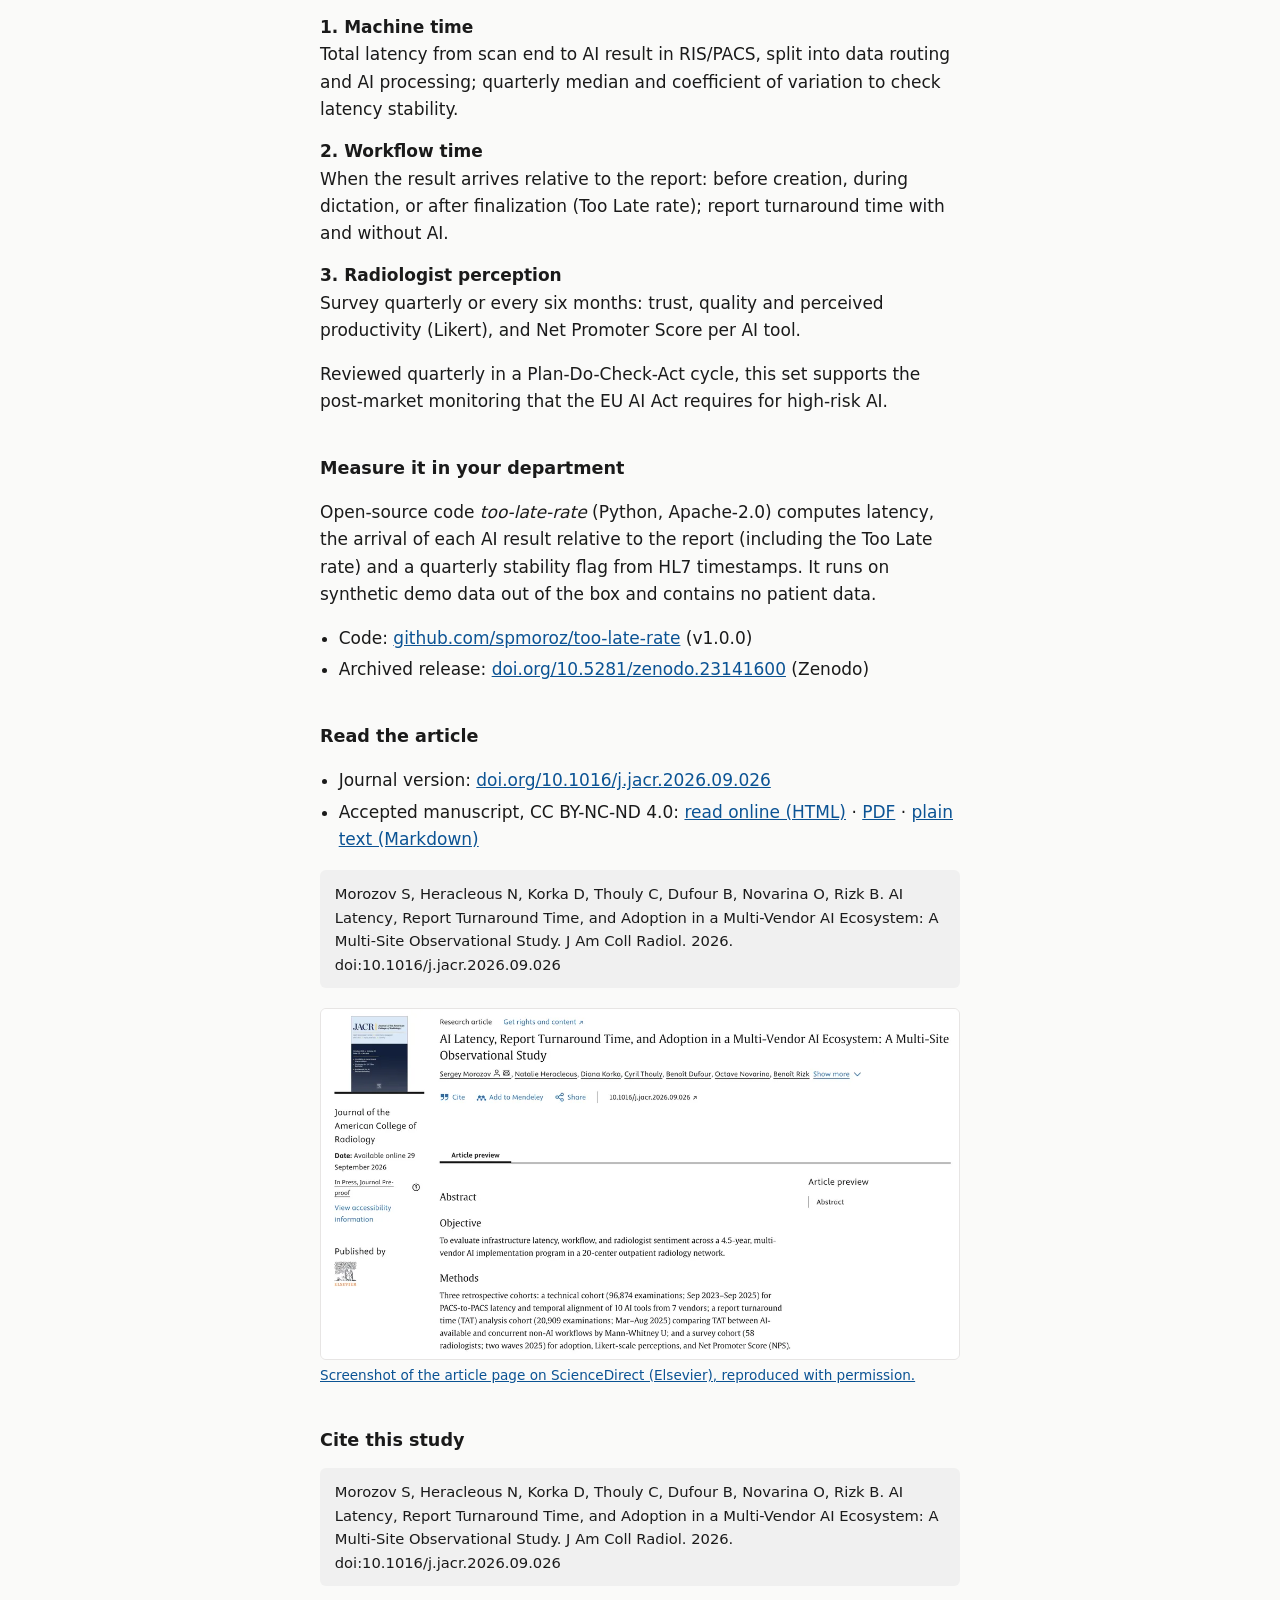
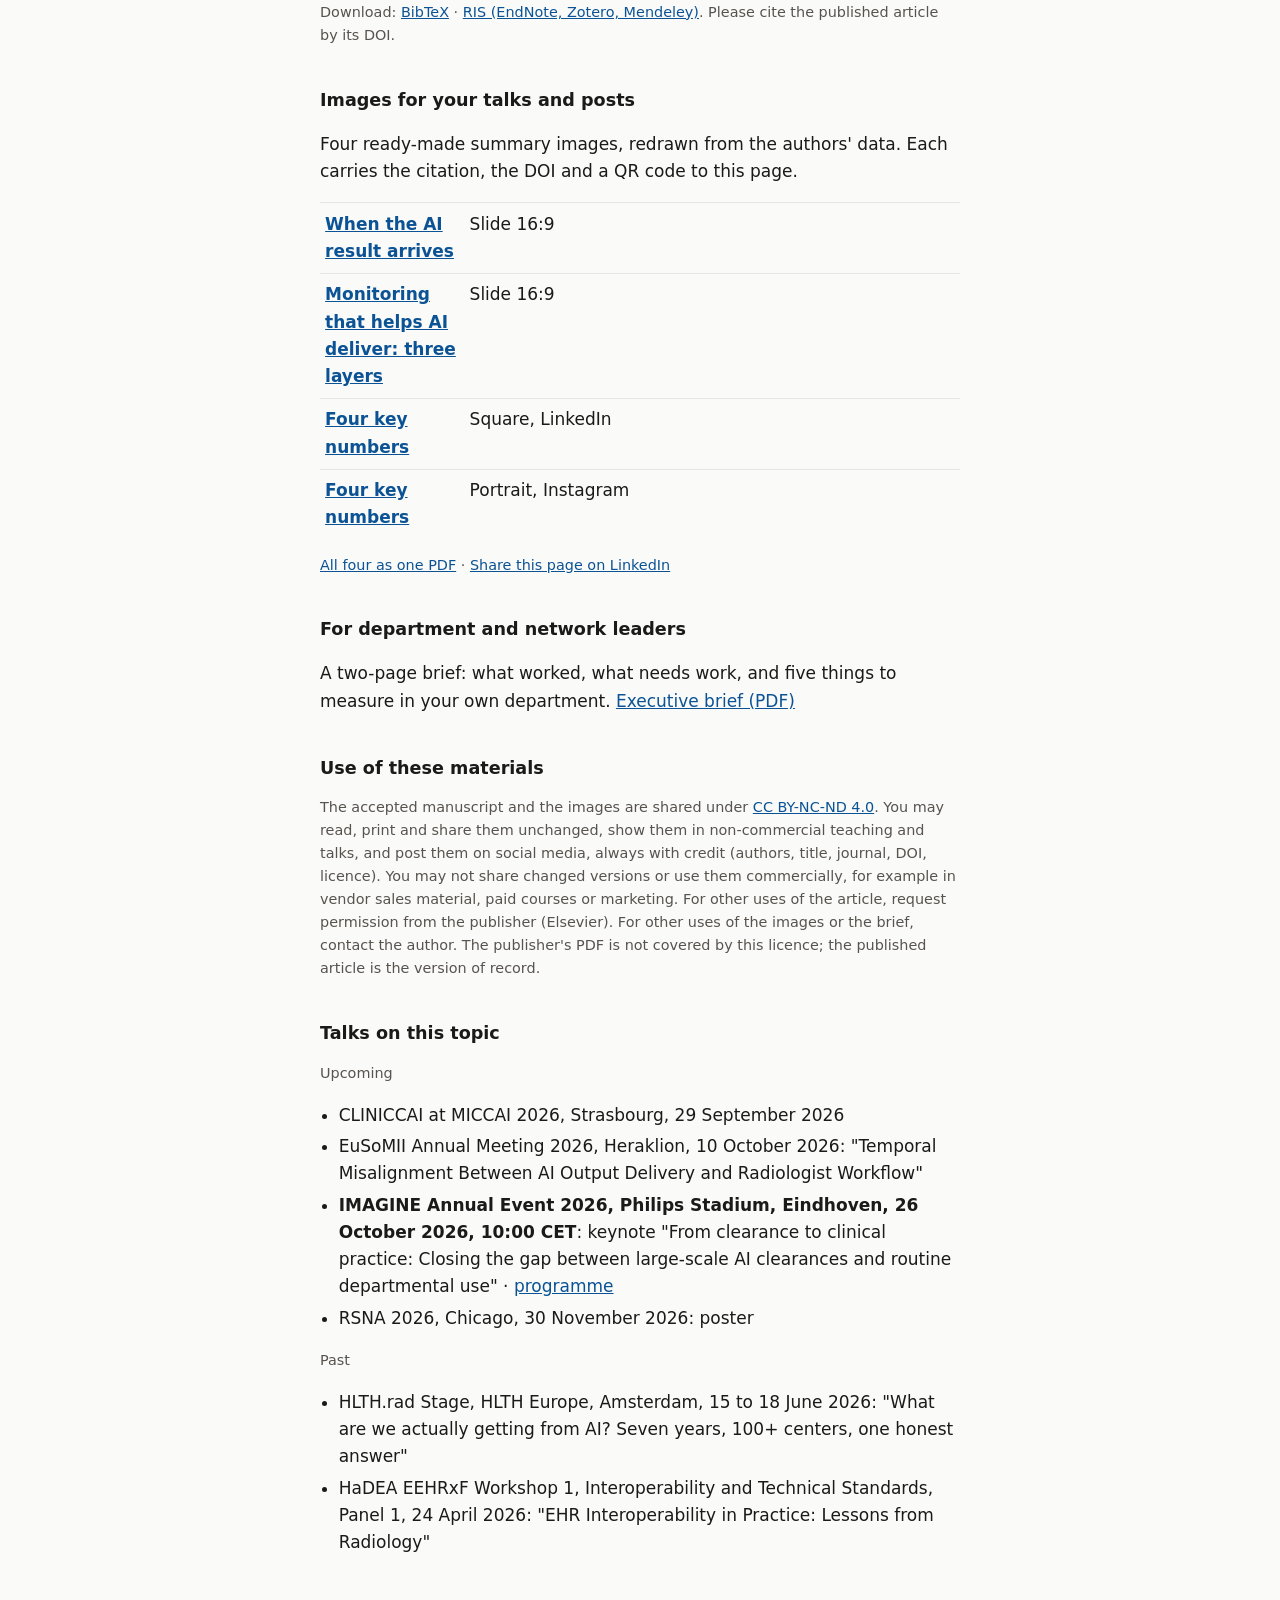
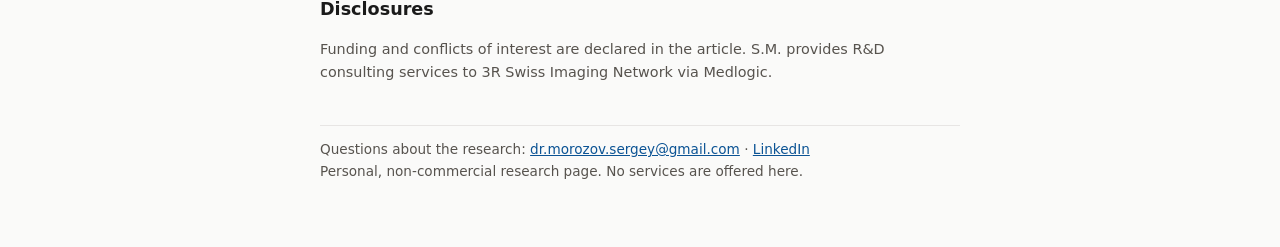
==== commit 130f8535: "Video v12: cut 'For four and a half years,' in the opening line; two-year card replaced by 'We studi" ====
--- a/index.html
+++ b/index.html
@@ -28,8 +28,10 @@
 figure{margin:1.2em 0}figure img{display:block;width:100%;height:auto;border:1px solid var(--line);border-radius:6px}figcaption{color:var(--mute);font-size:.85rem;margin-top:.4em}
 main{overflow-wrap:break-word}td a{white-space:normal;display:inline-block;padding:.6em 0;margin:-.6em 0}
 </style>
-<script type="application/ld+json">{"@context":"https://schema.org","@type":"VideoObject","name":"4.5 years of AI in everyday radiology: what 20 centers learned","description":"Three-minute explainer of Morozov et al., J Am Coll Radiol 2026 (doi:10.1016/j.jacr.2026.09.026): AI latency, the Too Late rate, report time and radiologist surveys in the 3R Swiss Imaging Network. Narrated by Sergey Morozov.","thumbnailUrl":"https://aimonitoring.drsergeymorozov.com/video/poster.jpg","uploadDate":"2026-10-17","duration":"PT3M30S","contentUrl":"https://aimonitoring.drsergeymorozov.com/video/jacr-explainer.mp4","embedUrl":"https://aimonitoring.drsergeymorozov.com/#video","inLanguage":"en","creator":{"@type":"Person","name":"Sergey Morozov"},"transcript":"https://aimonitoring.drsergeymorozov.com/video/transcript.md"}</script>
+<script type="application/ld+json">{"@context":"https://schema.org","@type":"VideoObject","name":"4.5 years of AI in everyday radiology: what 20 centers learned","description":"Three-minute explainer of Morozov et al., J Am Coll Radiol 2026 (doi:10.1016/j.jacr.2026.09.026): AI latency, the Too Late rate, report time and radiologist surveys in the 3R Swiss Imaging Network. Narrated by Sergey Morozov.","thumbnailUrl":"https://aimonitoring.drsergeymorozov.com/video/poster.jpg","uploadDate":"2026-10-19","duration":"PT3M29S","contentUrl":"https://aimonitoring.drsergeymorozov.com/video/jacr-explainer.mp4","embedUrl":"https://aimonitoring.drsergeymorozov.com/#video","inLanguage":"en","creator":{"@type":"Person","name":"Sergey Morozov"},"transcript":"https://aimonitoring.drsergeymorozov.com/video/transcript.md"}</script>
 <style>video{display:block;width:100%;height:auto;border:1px solid var(--line);border-radius:6px;background:#0f2140}</style>
+<script>window.va = window.va || function () { (window.vaq = window.vaq || []).push(arguments); };</script>
+<script defer src="/_vercel/insights/script.js"></script>
 </head>
 <body>
 <main>
@@ -38,9 +40,9 @@
 <p class="lead">What a 20-center network learned in 4.5 years, and five things any department can measure.</p>
 <p>In a 20-center network, 91% of radiologists adopted AI, and where AI was integrated into the reading workflow, reports were finalized faster. The gap: 7.2% of AI results still arrived after the report was finalized, mostly because of data routing rather than the algorithm. Timing is something a department can measure every day and improve with routing and integration.</p>
 
-<h2 id="video">Watch: the study in 3.5 minutes</h2>
+<h2 id="video">Watch: the study in three and a half minutes</h2>
 <video controls preload="none" playsinline poster="video/poster.jpg" width="1280" height="720"><source src="video/jacr-explainer.mp4" type="video/mp4"><track kind="captions" src="video/jacr-explainer.en.vtt" srclang="en" label="English"></video>
-<p class="k">Narrated by Sergey Morozov. Independent explainer made by the authors from the published results; it contains no text, figures or tables from the journal article and is not produced or endorsed by JACR, the American College of Radiology or Elsevier. <a href="video/transcript.md">Transcript</a> · <a href="video/jacr-explainer.mp4" download>Download (MP4, 20 MB)</a></p>
+<p class="k">Narrated by Sergey Morozov. Independent explainer made by the authors from the published results; it contains no text, figures or tables from the journal article and is not produced or endorsed by JACR, the American College of Radiology or Elsevier. <a href="video/transcript.md">Transcript</a> · <a href="video/jacr-explainer.mp4" download>Download (MP4, 21 MB)</a></p>
 
 <h2>What works</h2>
 <p class="k">Morozov et al., Journal of the American College of Radiology, 2026. Multi-vendor AI program, 3R Swiss Imaging Network, 20 centers: ~389,000 AI-processed exams, 58 radiologists.</p>
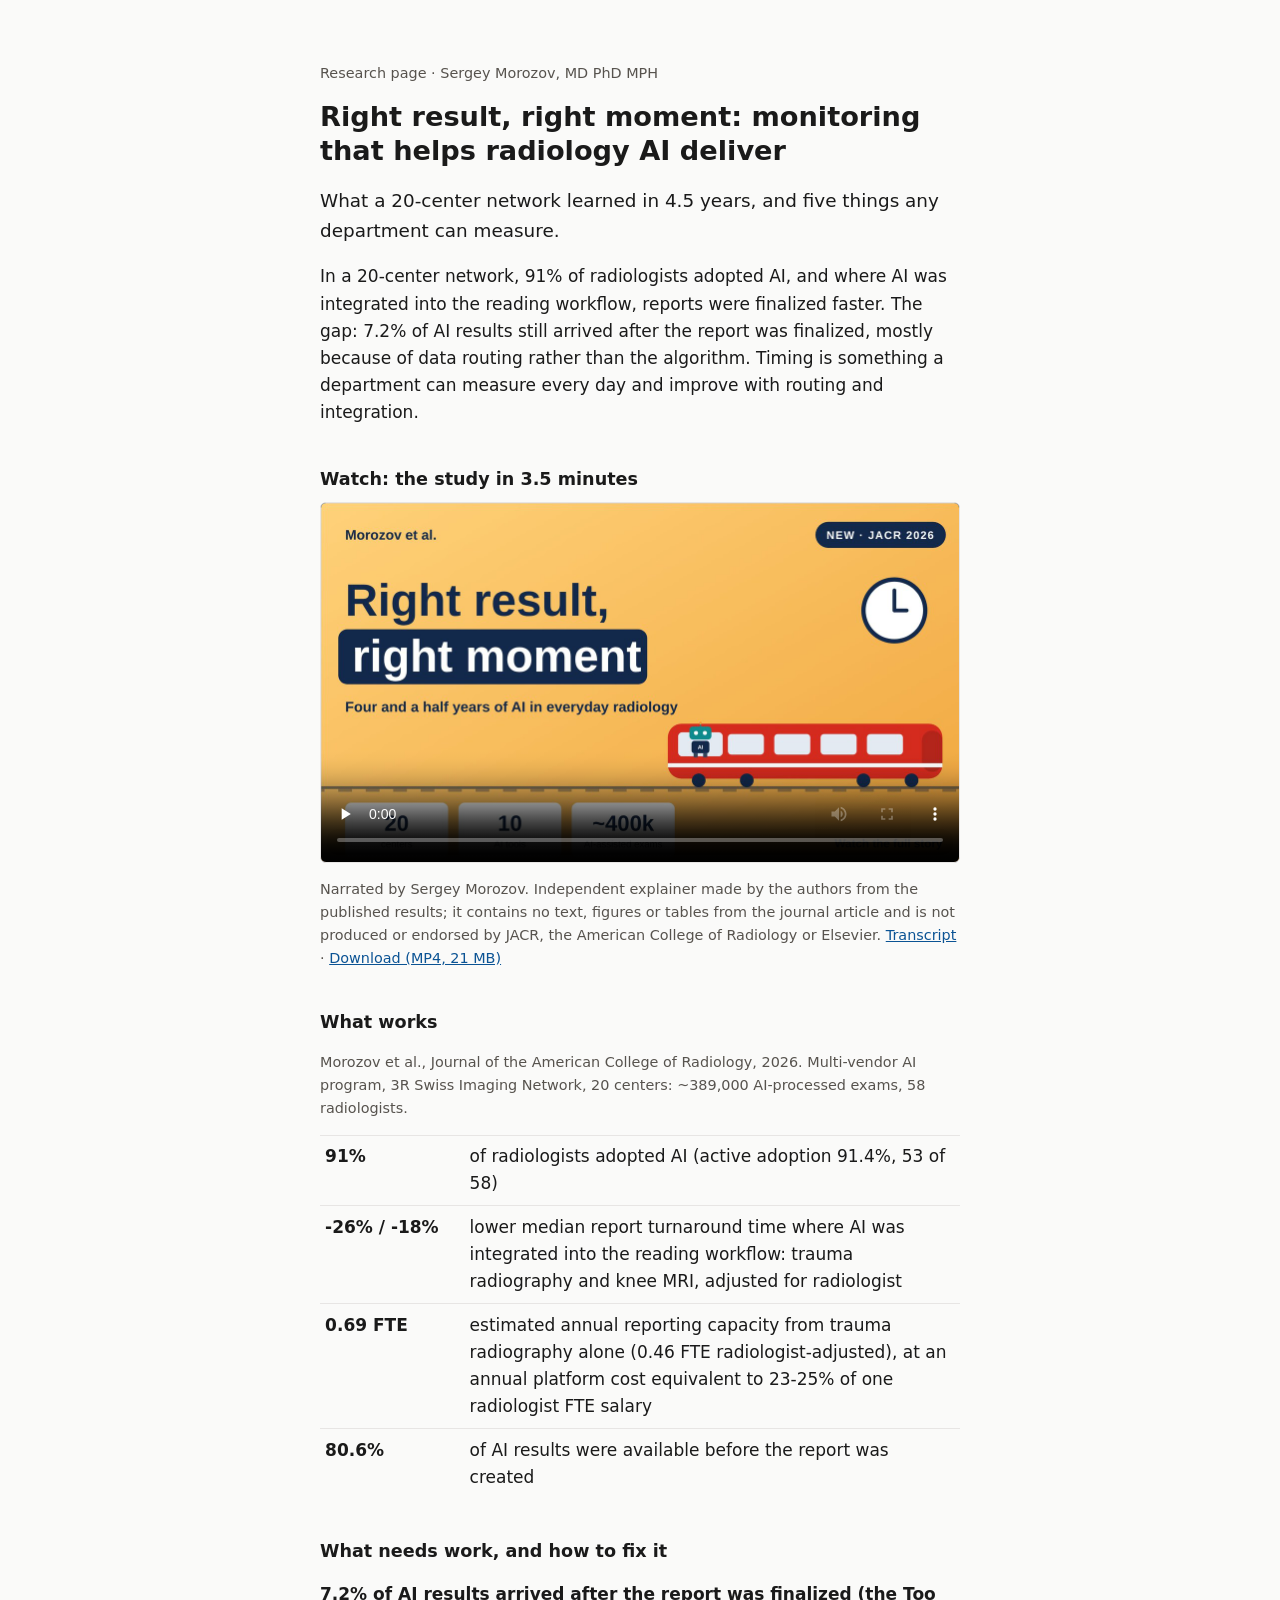
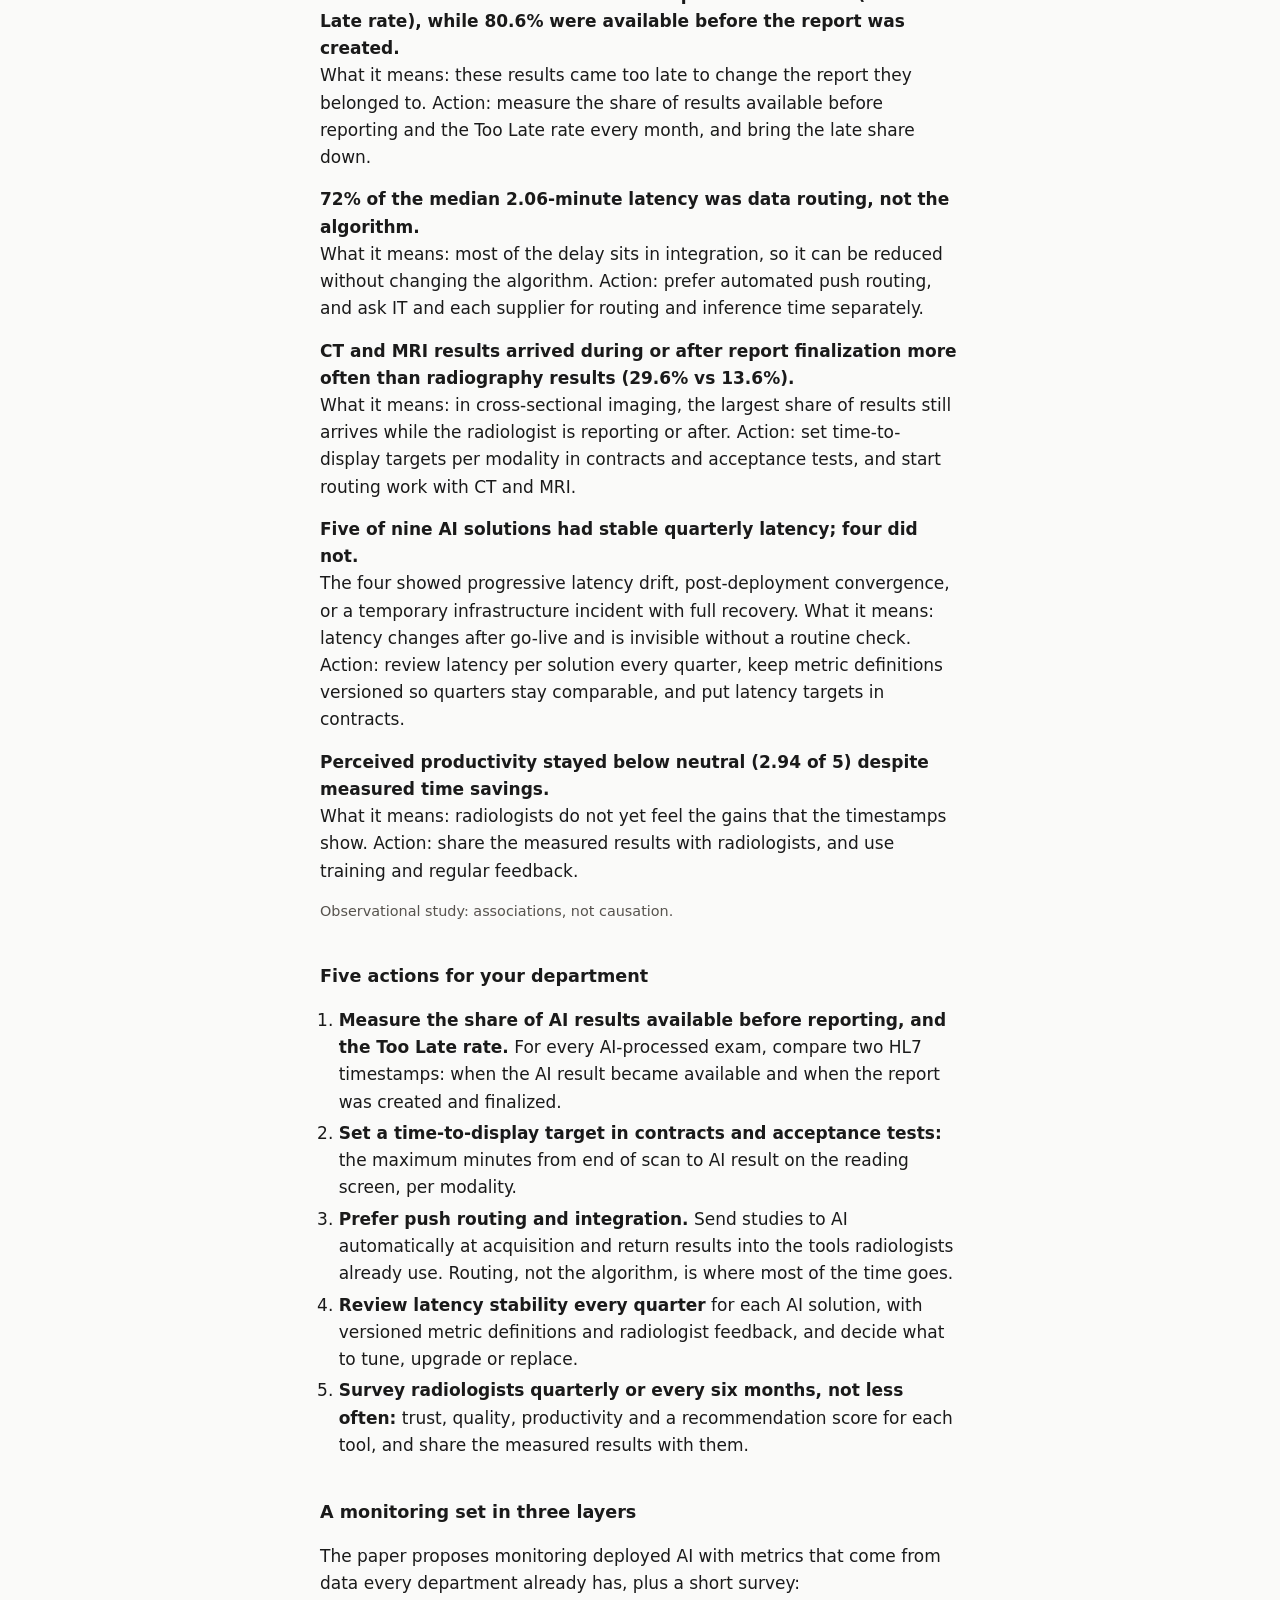
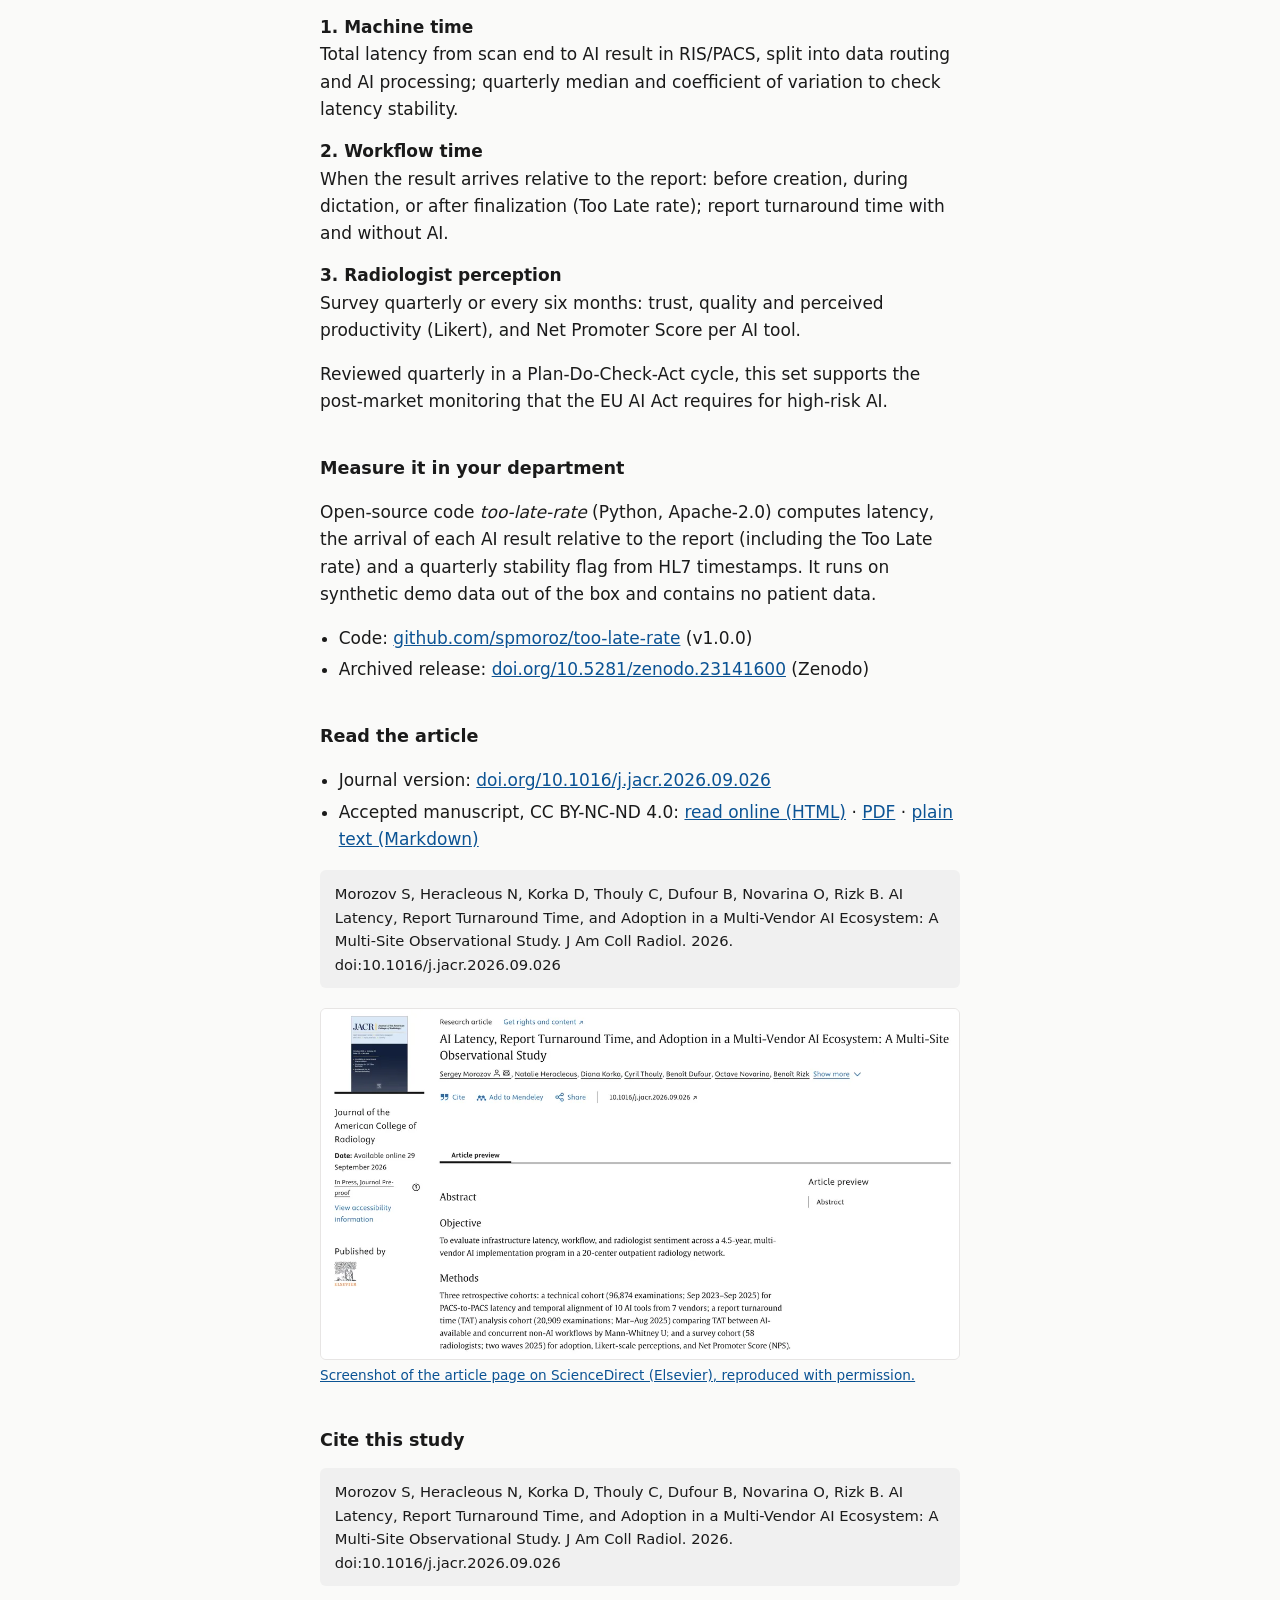
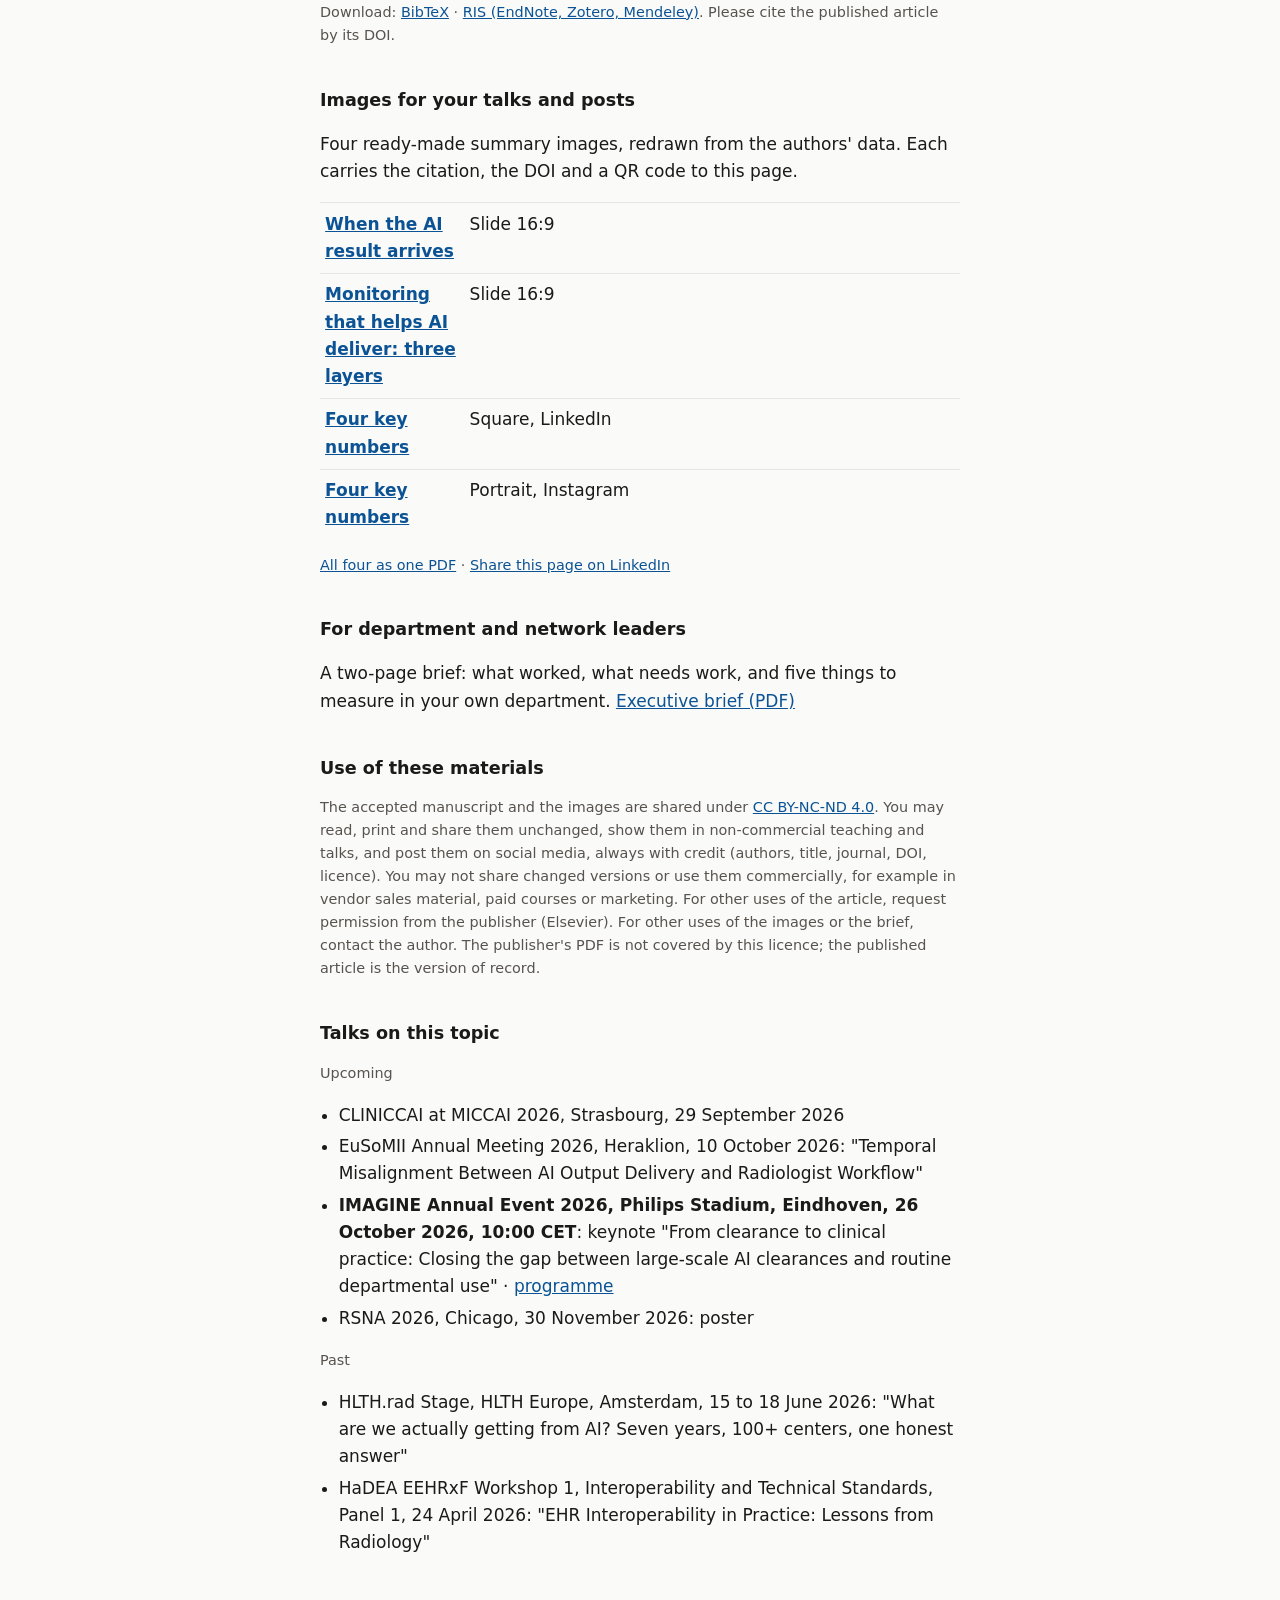
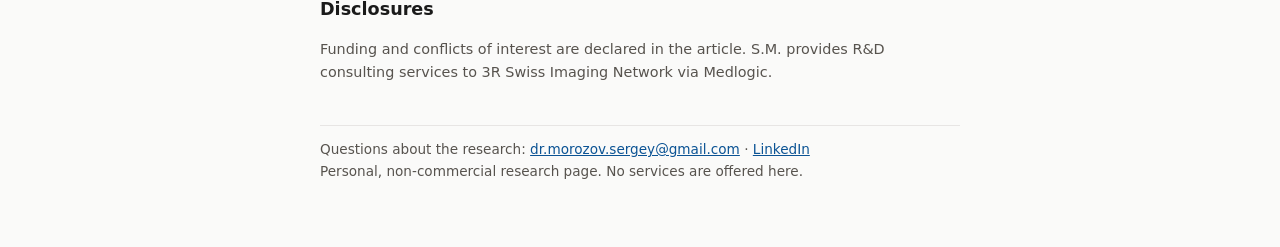
==== commit 5c66a6f0: "Restore '3.5 minutes' wording (durations may keep one decimal) Co-Authored-By: Claude Opus 5.5 <nore" ====
--- a/index.html
+++ b/index.html
@@ -40,7 +40,7 @@
 <p class="lead">What a 20-center network learned in 4.5 years, and five things any department can measure.</p>
 <p>In a 20-center network, 91% of radiologists adopted AI, and where AI was integrated into the reading workflow, reports were finalized faster. The gap: 7.2% of AI results still arrived after the report was finalized, mostly because of data routing rather than the algorithm. Timing is something a department can measure every day and improve with routing and integration.</p>
 
-<h2 id="video">Watch: the study in three and a half minutes</h2>
+<h2 id="video">Watch: the study in 3.5 minutes</h2>
 <video controls preload="none" playsinline poster="video/poster.jpg" width="1280" height="720"><source src="video/jacr-explainer.mp4" type="video/mp4"><track kind="captions" src="video/jacr-explainer.en.vtt" srclang="en" label="English"></video>
 <p class="k">Narrated by Sergey Morozov. Independent explainer made by the authors from the published results; it contains no text, figures or tables from the journal article and is not produced or endorsed by JACR, the American College of Radiology or Elsevier. <a href="video/transcript.md">Transcript</a> · <a href="video/jacr-explainer.mp4" download>Download (MP4, 21 MB)</a></p>
 
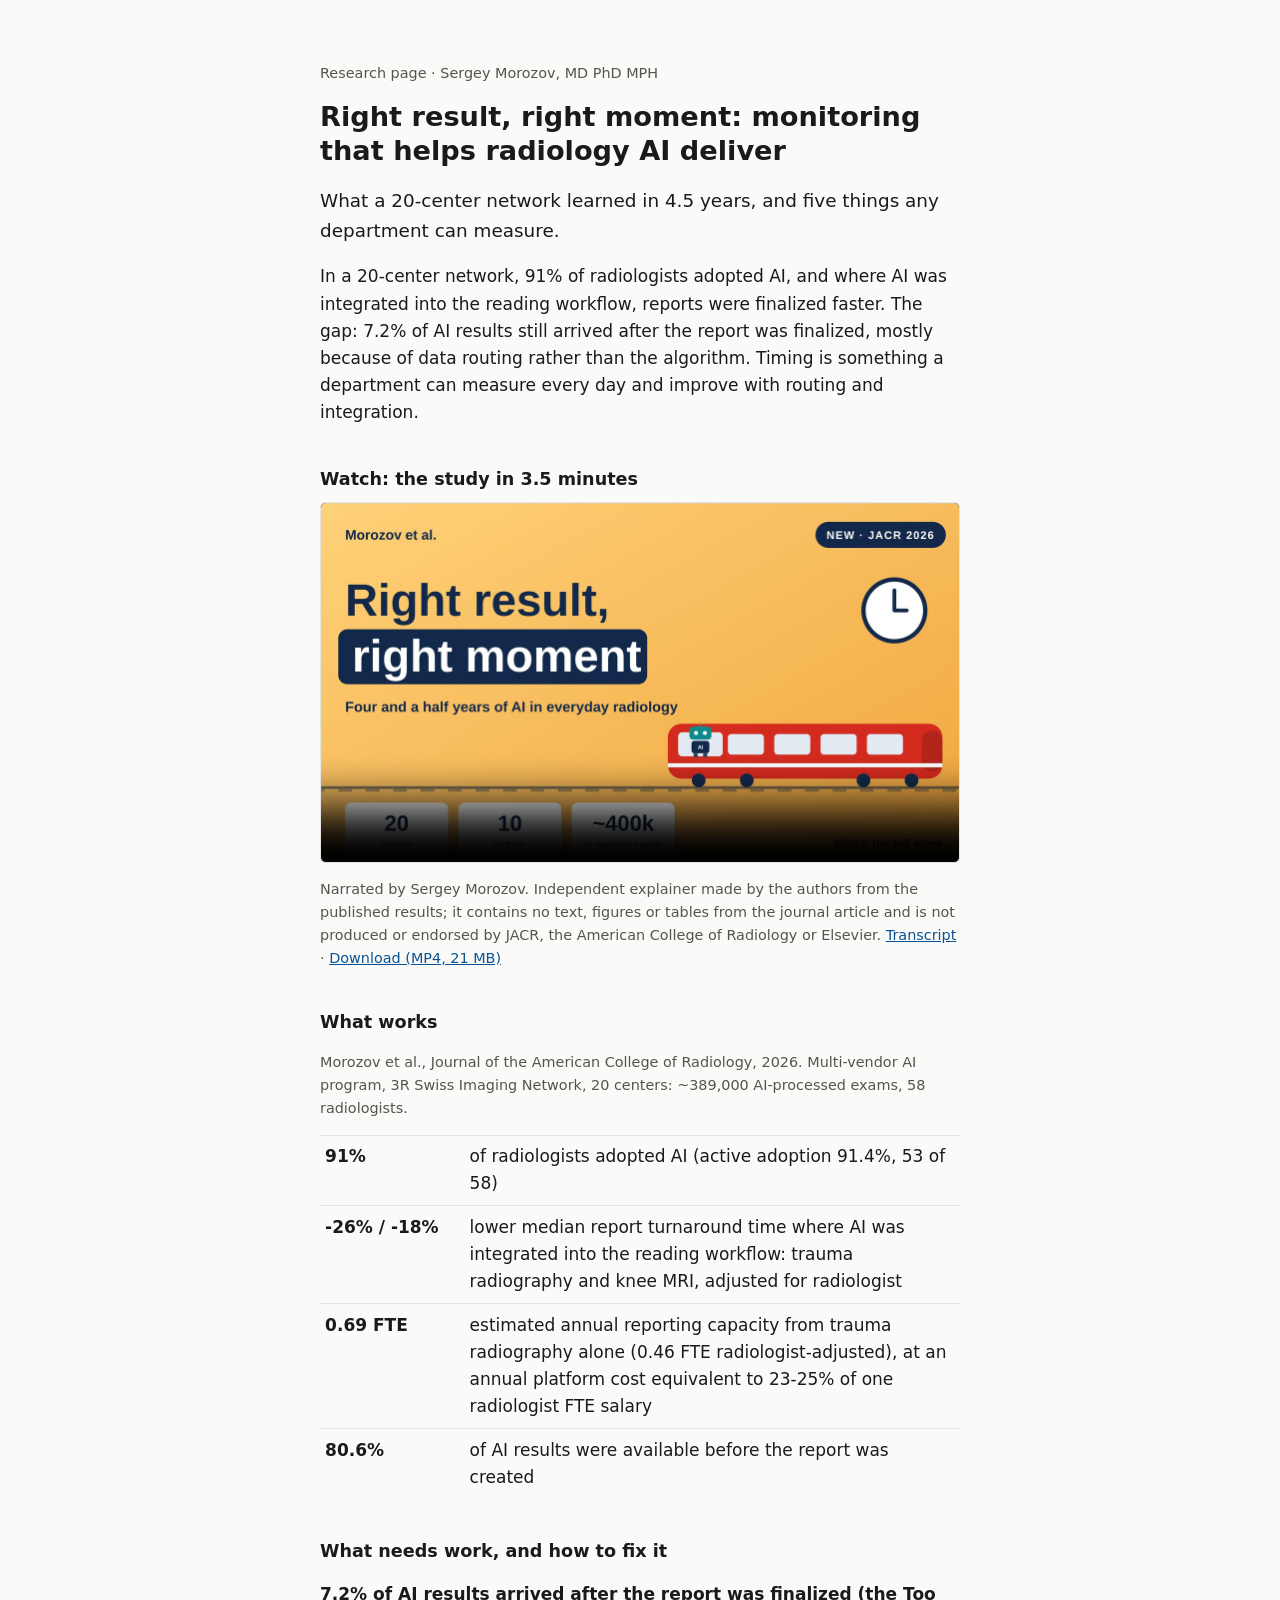
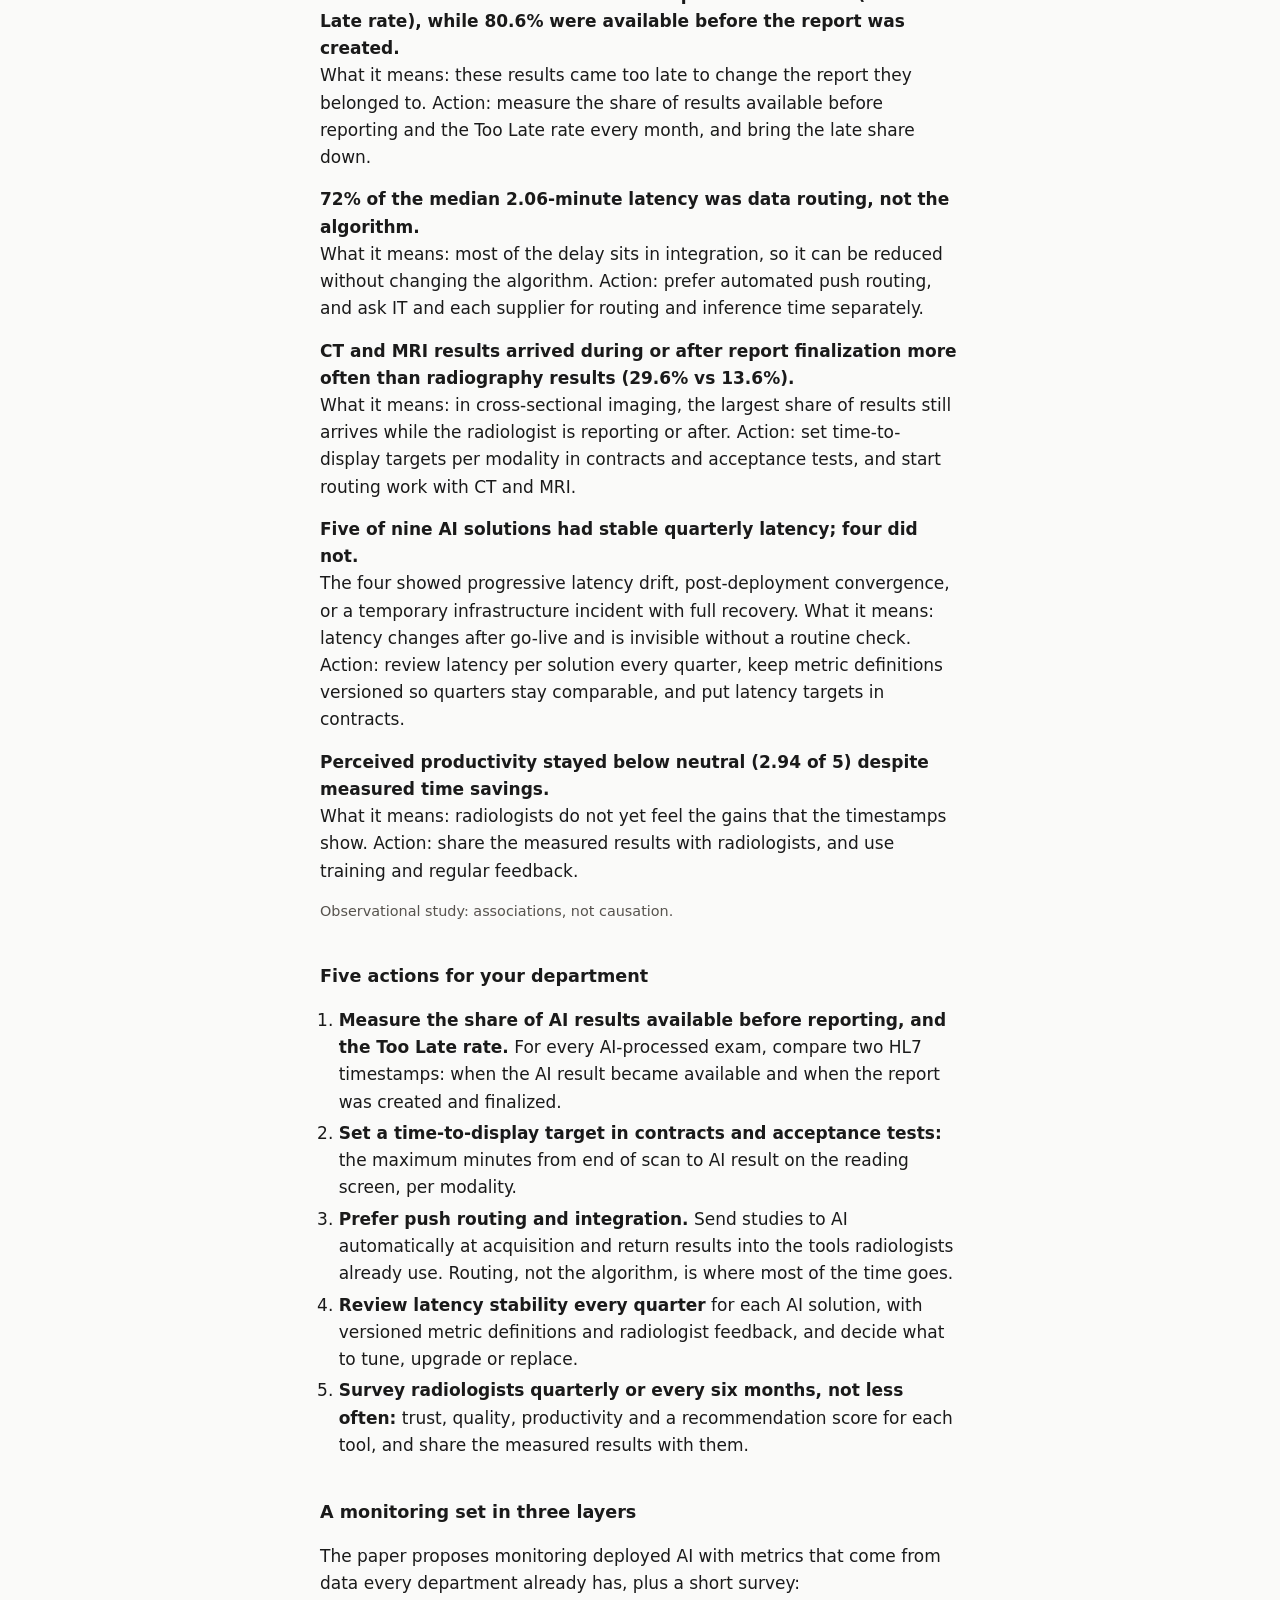
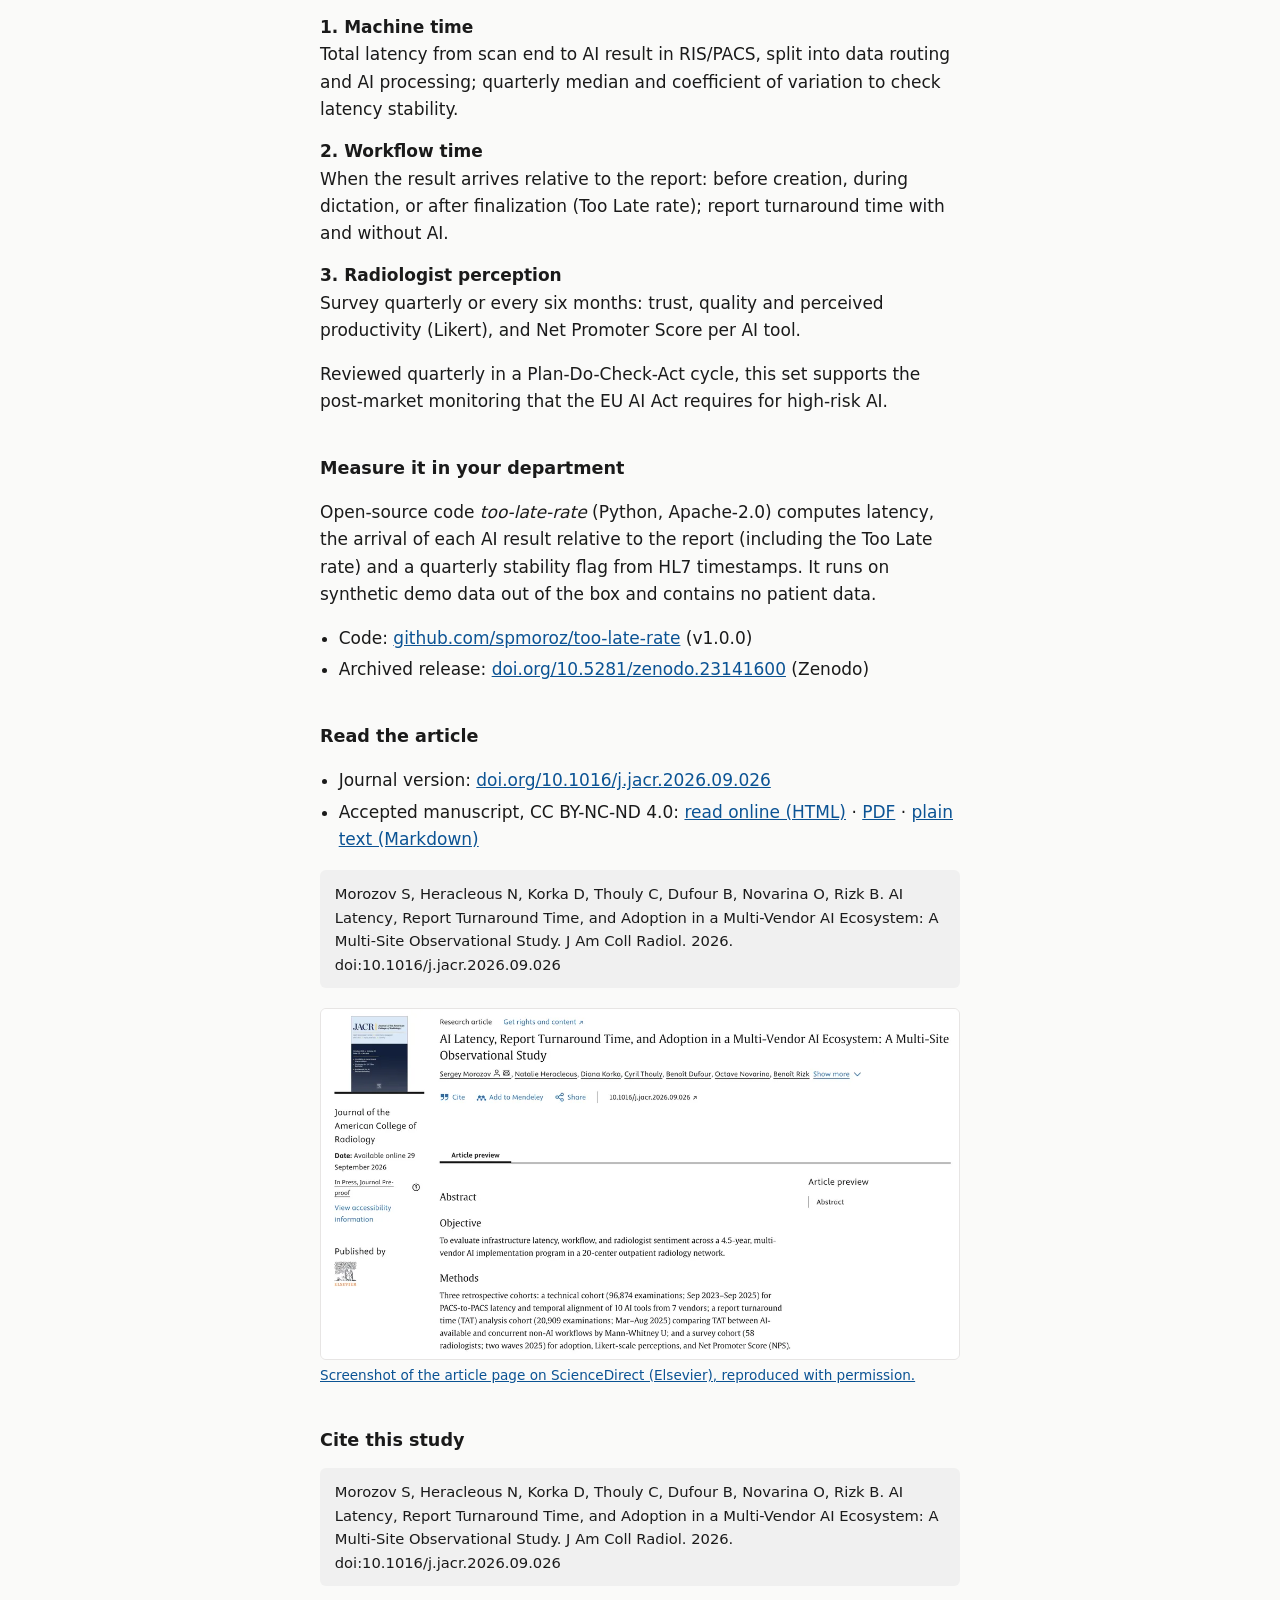
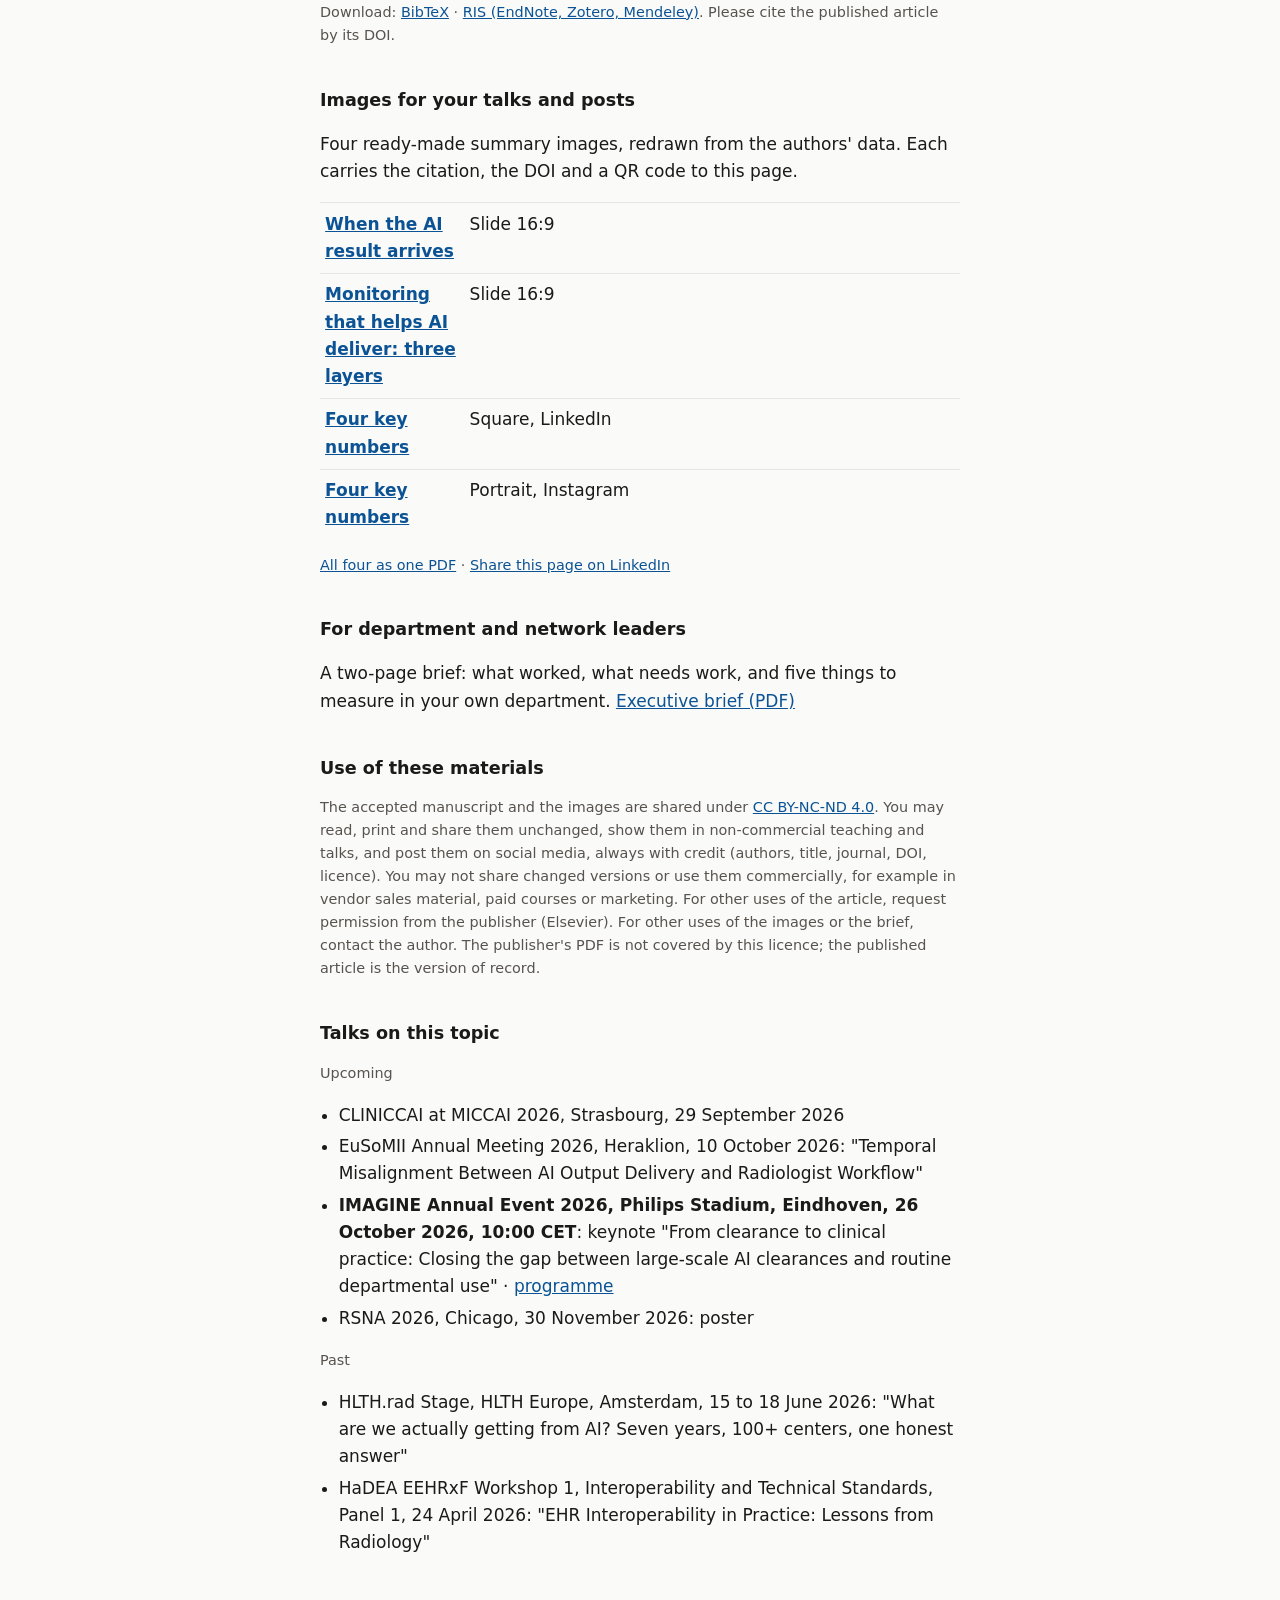
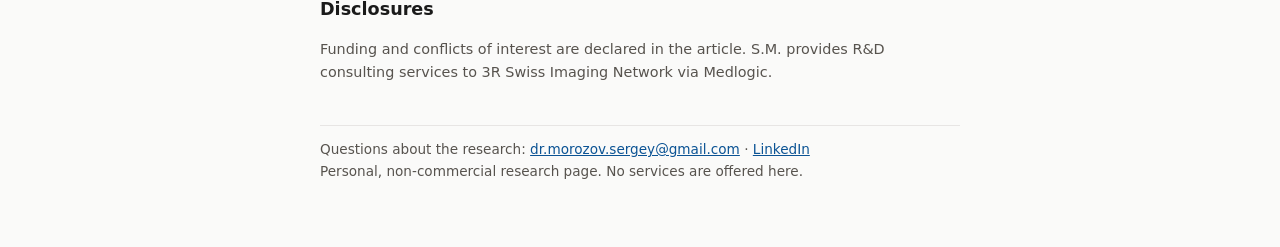
==== commit 5cbc5dd2: "Video v13: economics as ROI only (FTE figure and capacity line removed), VTT/transcript updated, dur" ====
--- a/index.html
+++ b/index.html
@@ -28,7 +28,7 @@
 figure{margin:1.2em 0}figure img{display:block;width:100%;height:auto;border:1px solid var(--line);border-radius:6px}figcaption{color:var(--mute);font-size:.85rem;margin-top:.4em}
 main{overflow-wrap:break-word}td a{white-space:normal;display:inline-block;padding:.6em 0;margin:-.6em 0}
 </style>
-<script type="application/ld+json">{"@context":"https://schema.org","@type":"VideoObject","name":"4.5 years of AI in everyday radiology: what 20 centers learned","description":"Three-minute explainer of Morozov et al., J Am Coll Radiol 2026 (doi:10.1016/j.jacr.2026.09.026): AI latency, the Too Late rate, report time and radiologist surveys in the 3R Swiss Imaging Network. Narrated by Sergey Morozov.","thumbnailUrl":"https://aimonitoring.drsergeymorozov.com/video/poster.jpg","uploadDate":"2026-10-19","duration":"PT3M29S","contentUrl":"https://aimonitoring.drsergeymorozov.com/video/jacr-explainer.mp4","embedUrl":"https://aimonitoring.drsergeymorozov.com/#video","inLanguage":"en","creator":{"@type":"Person","name":"Sergey Morozov"},"transcript":"https://aimonitoring.drsergeymorozov.com/video/transcript.md"}</script>
+<script type="application/ld+json">{"@context":"https://schema.org","@type":"VideoObject","name":"4.5 years of AI in everyday radiology: what 20 centers learned","description":"Three-minute explainer of Morozov et al., J Am Coll Radiol 2026 (doi:10.1016/j.jacr.2026.09.026): AI latency, the Too Late rate, report time and radiologist surveys in the 3R Swiss Imaging Network. Narrated by Sergey Morozov.","thumbnailUrl":"https://aimonitoring.drsergeymorozov.com/video/poster.jpg","uploadDate":"2026-10-19","duration":"PT3M24S","contentUrl":"https://aimonitoring.drsergeymorozov.com/video/jacr-explainer.mp4","embedUrl":"https://aimonitoring.drsergeymorozov.com/#video","inLanguage":"en","creator":{"@type":"Person","name":"Sergey Morozov"},"transcript":"https://aimonitoring.drsergeymorozov.com/video/transcript.md"}</script>
 <style>video{display:block;width:100%;height:auto;border:1px solid var(--line);border-radius:6px;background:#0f2140}</style>
 <script>window.va = window.va || function () { (window.vaq = window.vaq || []).push(arguments); };</script>
 <script defer src="/_vercel/insights/script.js"></script>
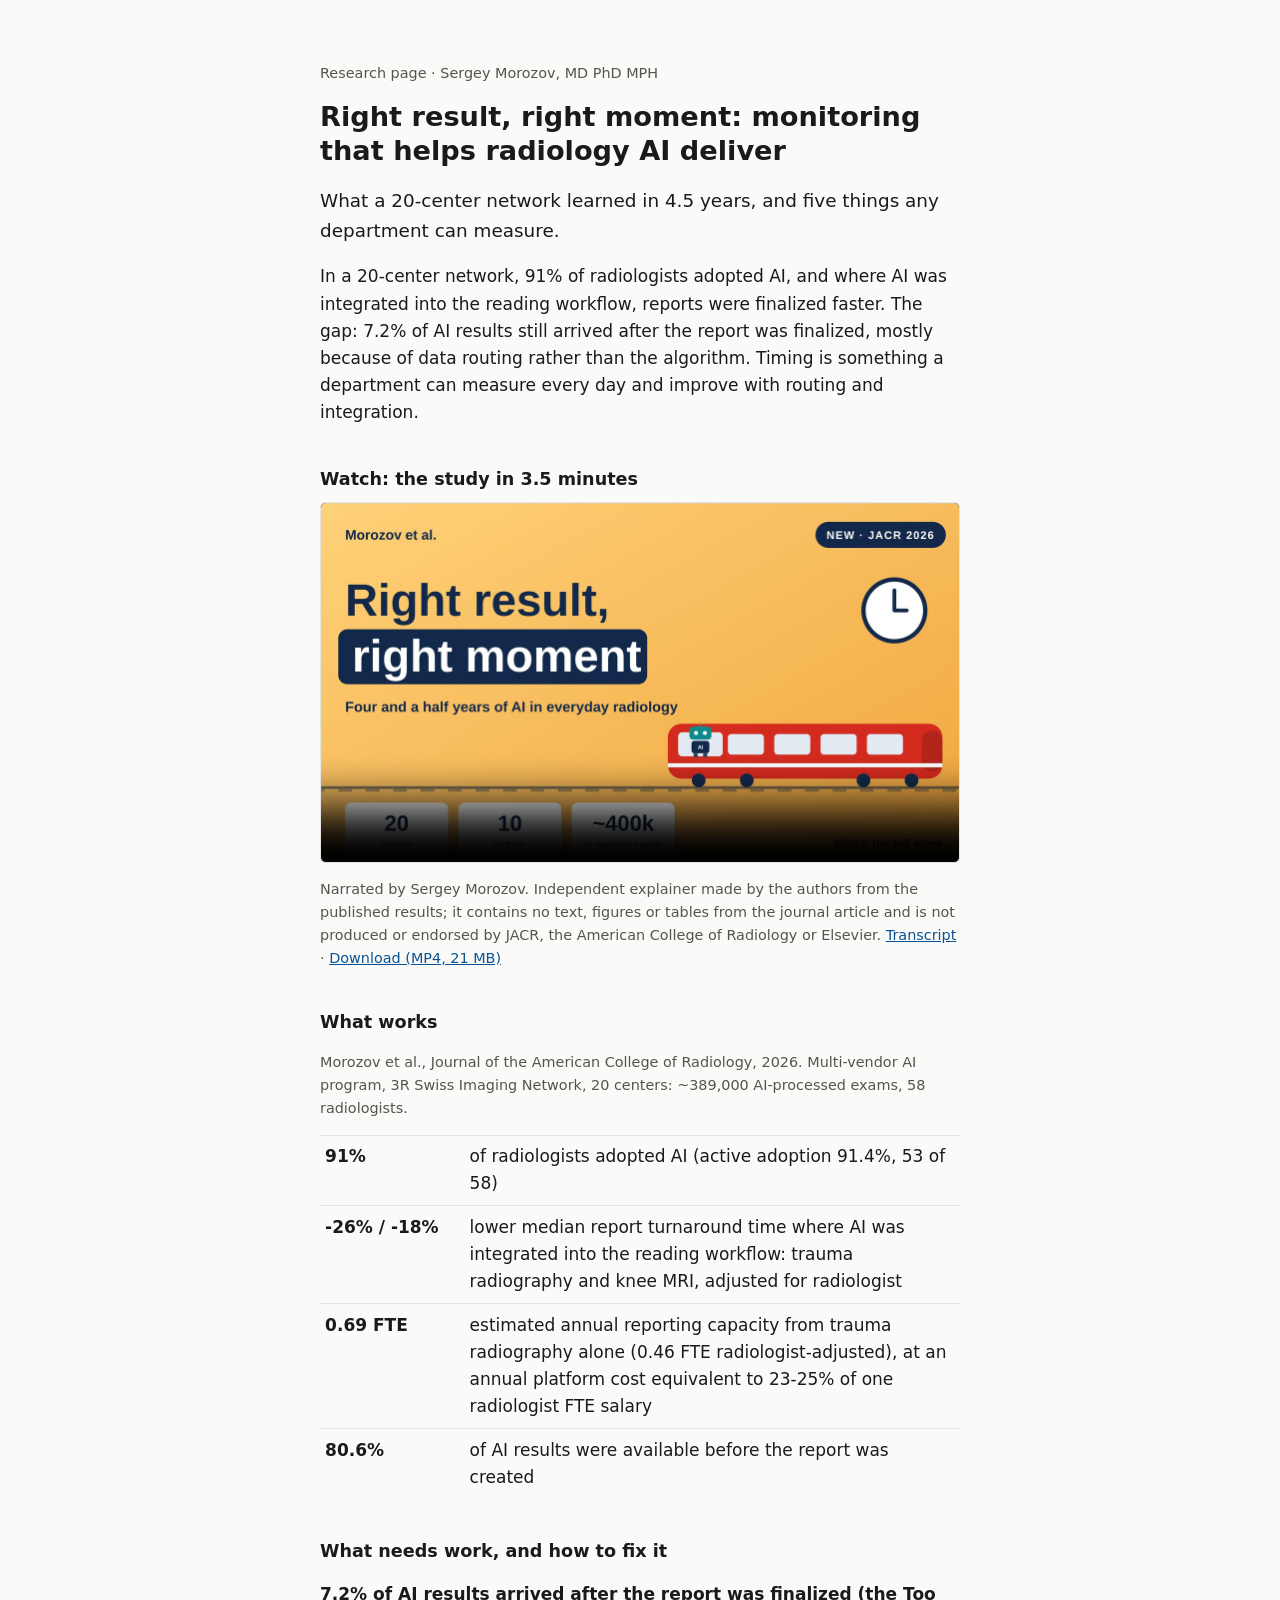
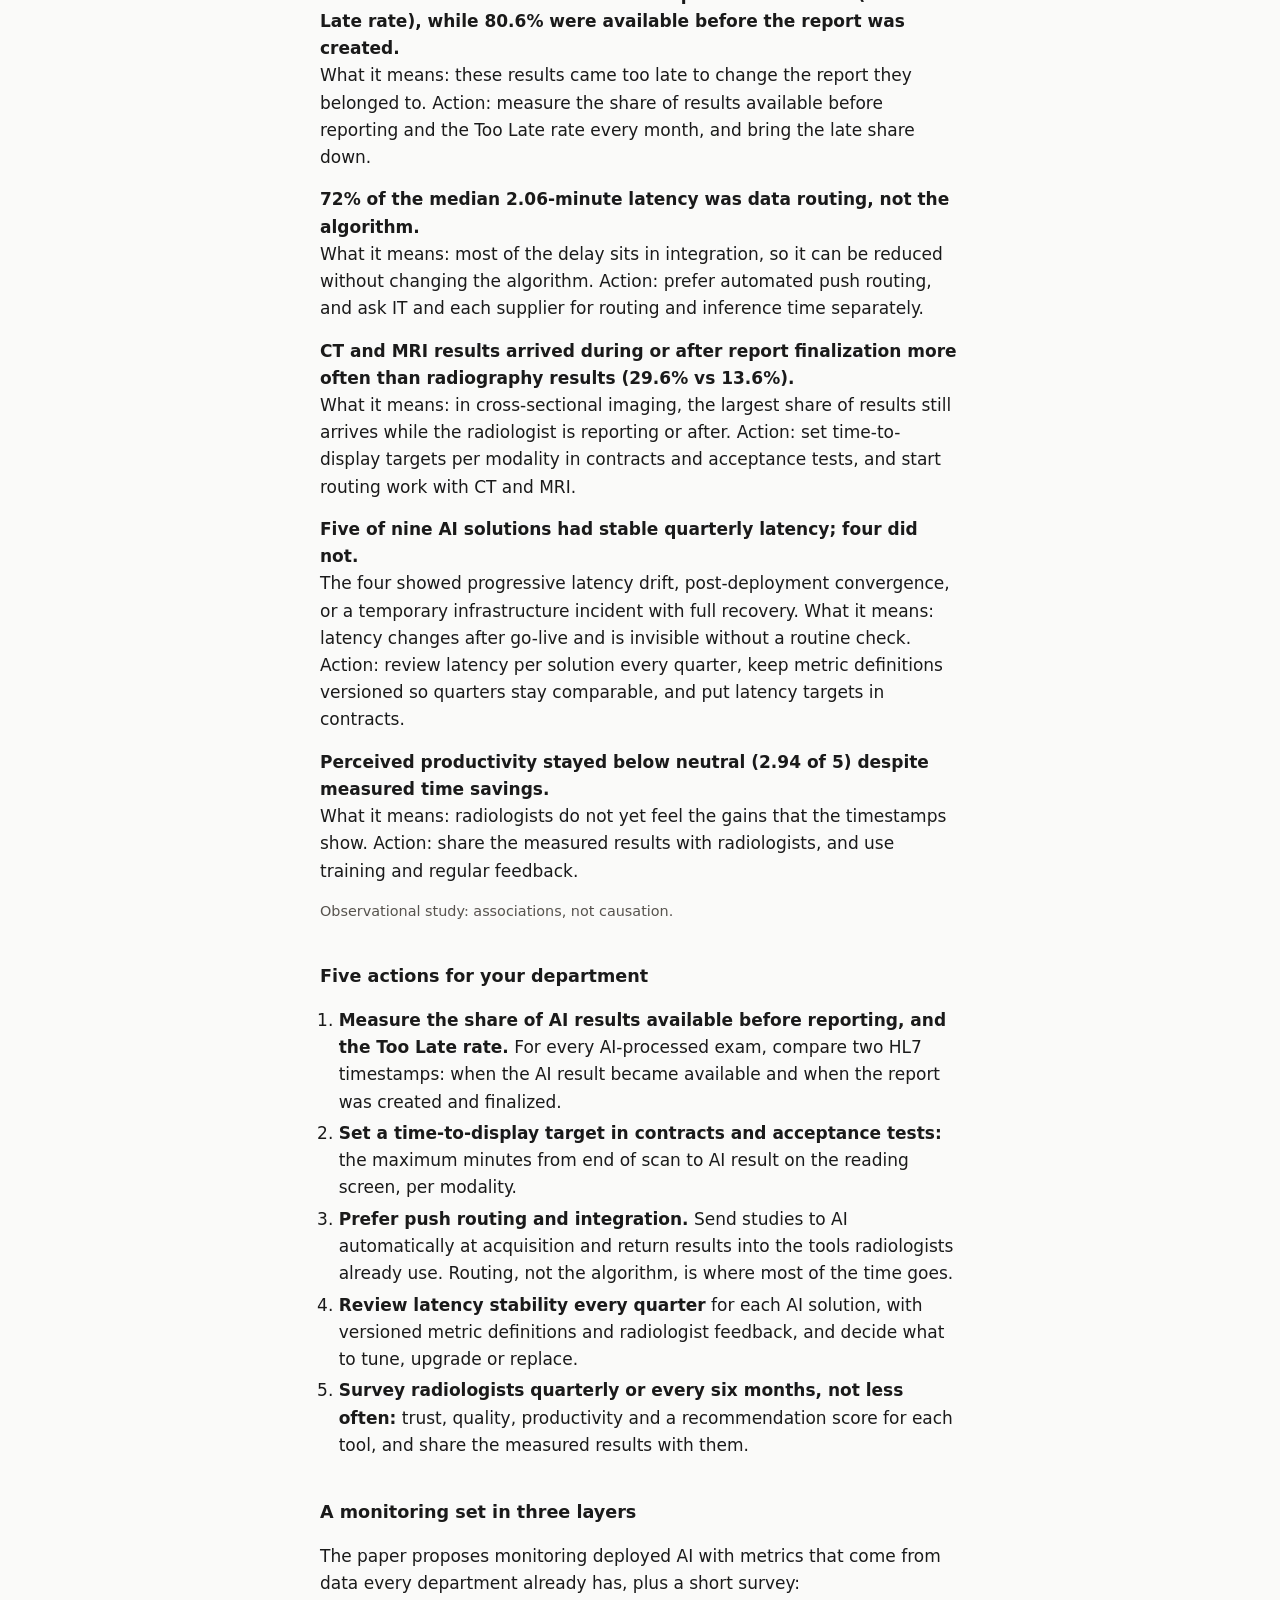
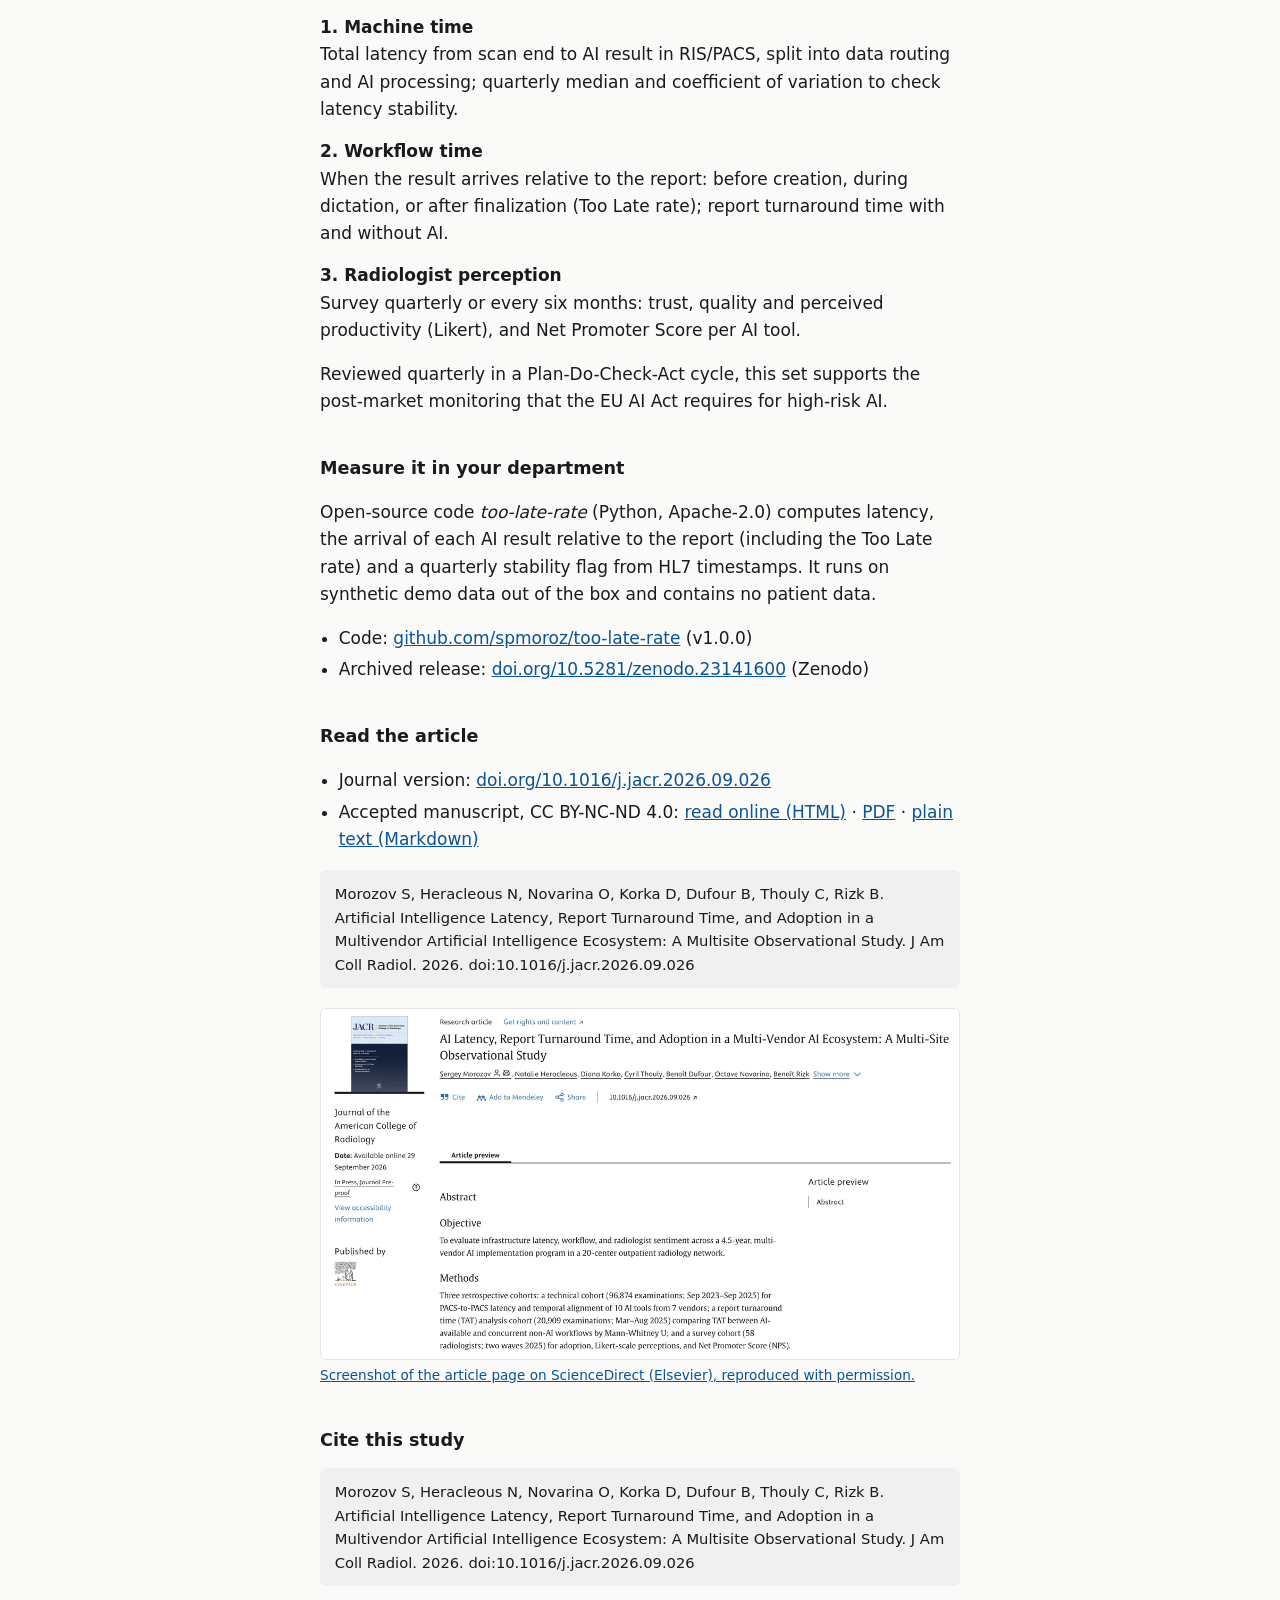
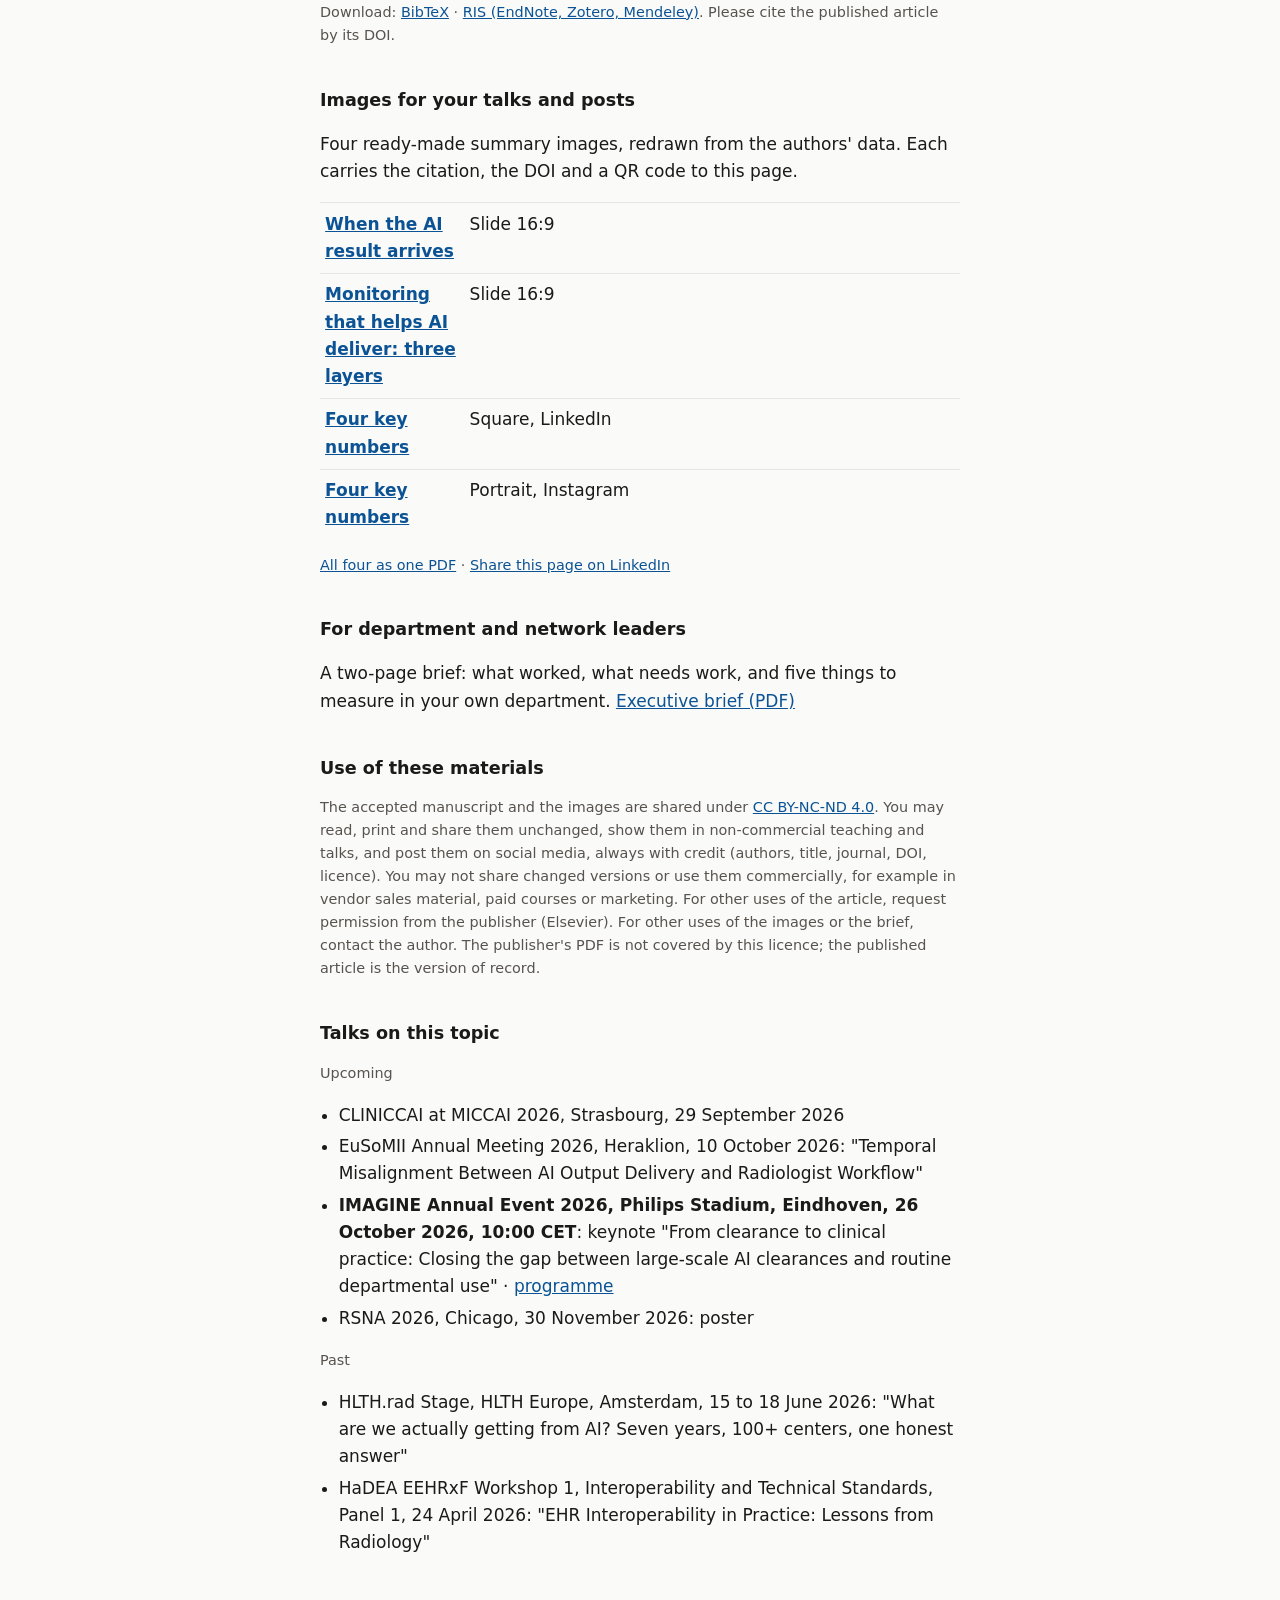
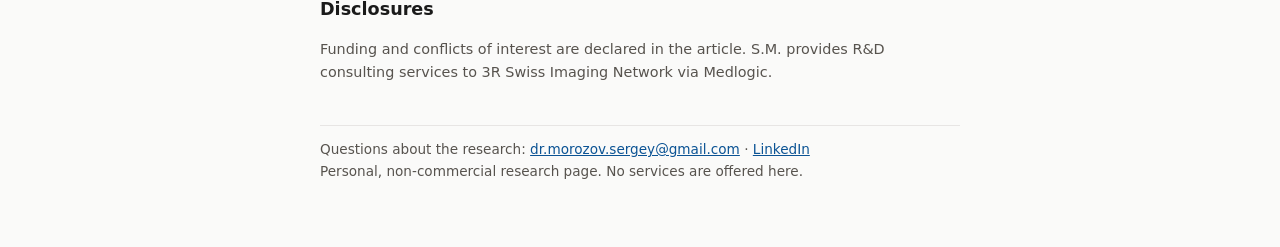
==== commit e9ae666c: "AAM rebuilt with corrections submitted at the proof stage; published author order and title in citat" ====
--- a/index.html
+++ b/index.html
@@ -85,11 +85,11 @@
 <li>Journal version: <a href="https://doi.org/10.1016/j.jacr.2026.09.026">doi.org/10.1016/j.jacr.2026.09.026</a></li>
 <li>Accepted manuscript, CC BY-NC-ND 4.0: <a href="manuscript/">read online (HTML)</a> · <a href="morozov-jacr-2026-accepted-manuscript.pdf">PDF</a> · <a href="manuscript/manuscript.md">plain text (Markdown)</a></li>
 </ul>
-<p class="cite">Morozov S, Heracleous N, Korka D, Thouly C, Dufour B, Novarina O, Rizk B. AI Latency, Report Turnaround Time, and Adoption in a Multi-Vendor AI Ecosystem: A Multi-Site Observational Study. J Am Coll Radiol. 2026. doi:10.1016/j.jacr.2026.09.026</p>
+<p class="cite">Morozov S, Heracleous N, Novarina O, Korka D, Dufour B, Thouly C, Rizk B. Artificial Intelligence Latency, Report Turnaround Time, and Adoption in a Multivendor Artificial Intelligence Ecosystem: A Multisite Observational Study. J Am Coll Radiol. 2026. doi:10.1016/j.jacr.2026.09.026</p>
 <figure><img src="images/jacr-article-page.webp" width="1200" height="657" loading="lazy" alt="Article page of the paper on ScienceDirect, J Am Coll Radiol 2026"><figcaption><a href="https://doi.org/10.1016/j.jacr.2026.09.026">Screenshot of the article page on ScienceDirect (Elsevier), reproduced with permission.</a></figcaption></figure>
 
 <h2 id="cite">Cite this study</h2>
-<p class="cite">Morozov S, Heracleous N, Korka D, Thouly C, Dufour B, Novarina O, Rizk B. AI Latency, Report Turnaround Time, and Adoption in a Multi-Vendor AI Ecosystem: A Multi-Site Observational Study. J Am Coll Radiol. 2026. doi:10.1016/j.jacr.2026.09.026</p>
+<p class="cite">Morozov S, Heracleous N, Novarina O, Korka D, Dufour B, Thouly C, Rizk B. Artificial Intelligence Latency, Report Turnaround Time, and Adoption in a Multivendor Artificial Intelligence Ecosystem: A Multisite Observational Study. J Am Coll Radiol. 2026. doi:10.1016/j.jacr.2026.09.026</p>
 <p class="k">Download: <a href="cite/citation.bib">BibTeX</a> · <a href="cite/citation.ris">RIS (EndNote, Zotero, Mendeley)</a>. Please cite the published article by its DOI.</p>
 
 <h2 id="images">Images for your talks and posts</h2>
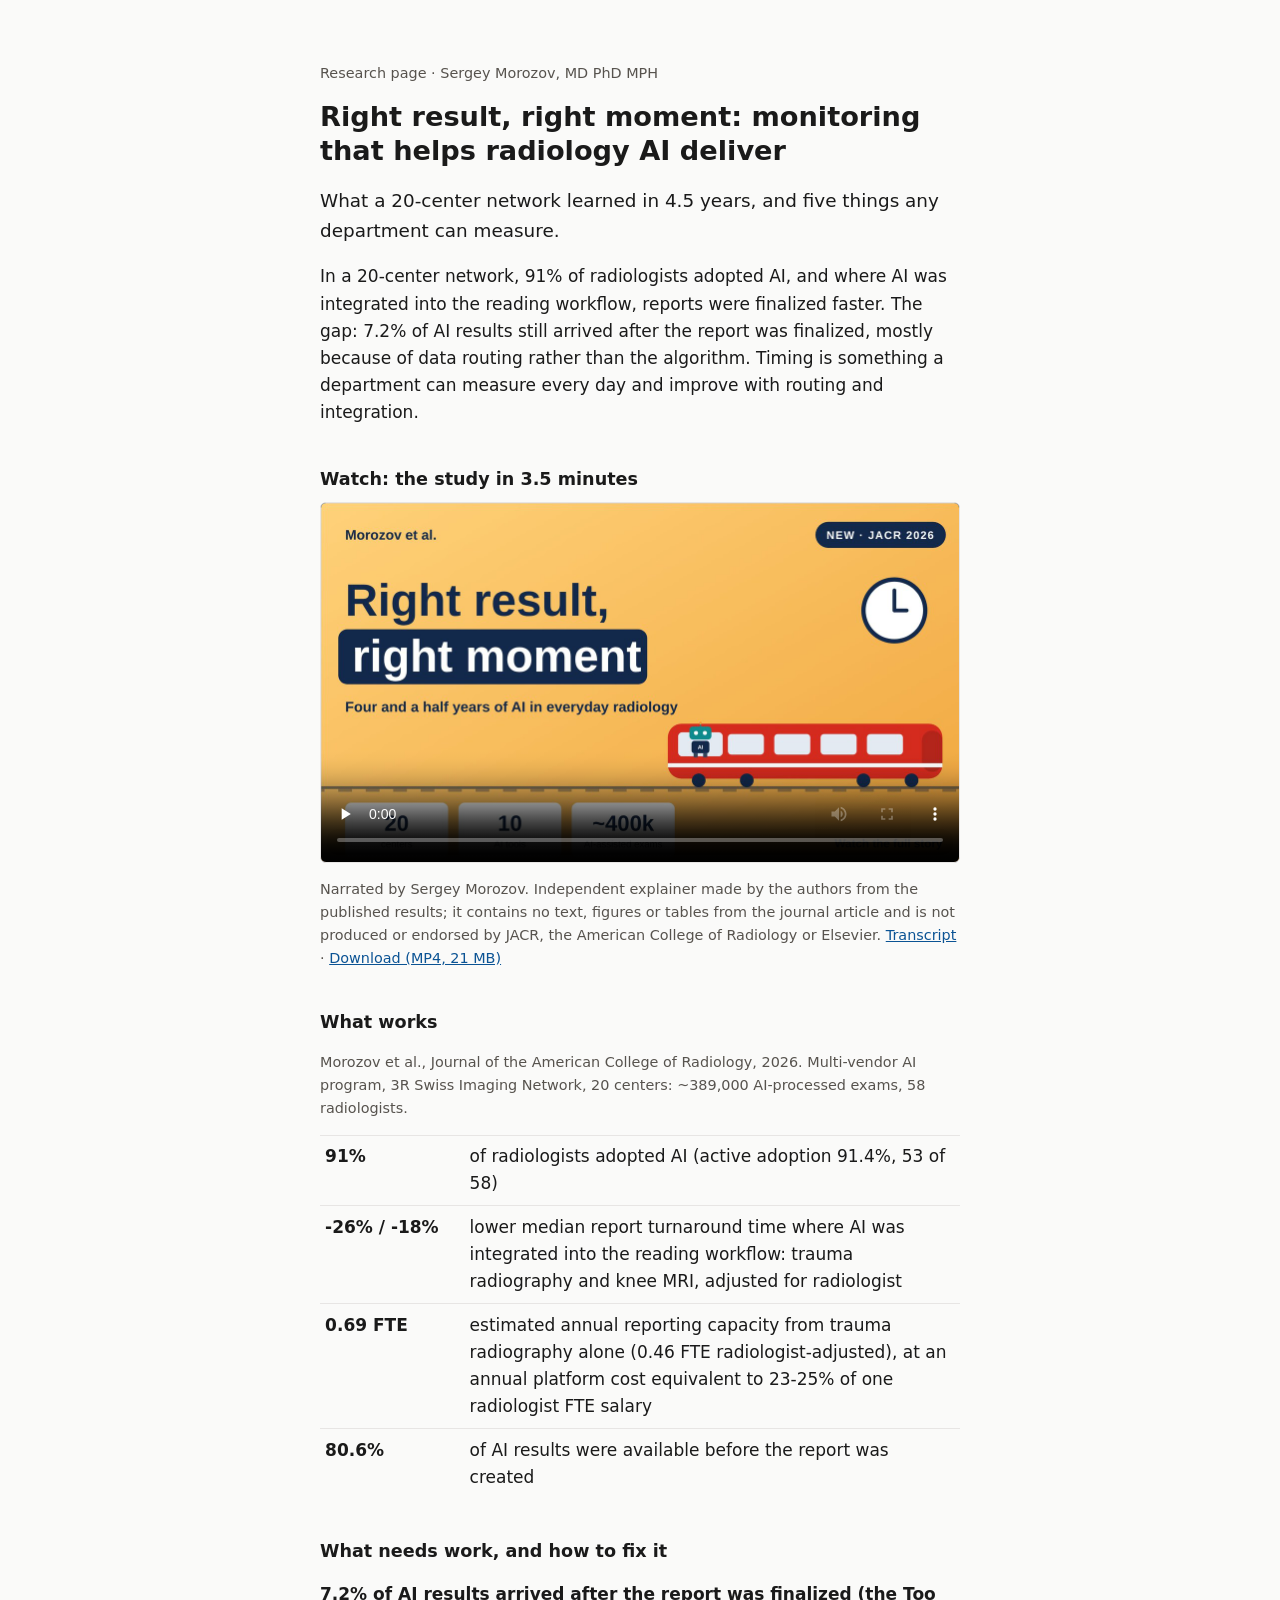
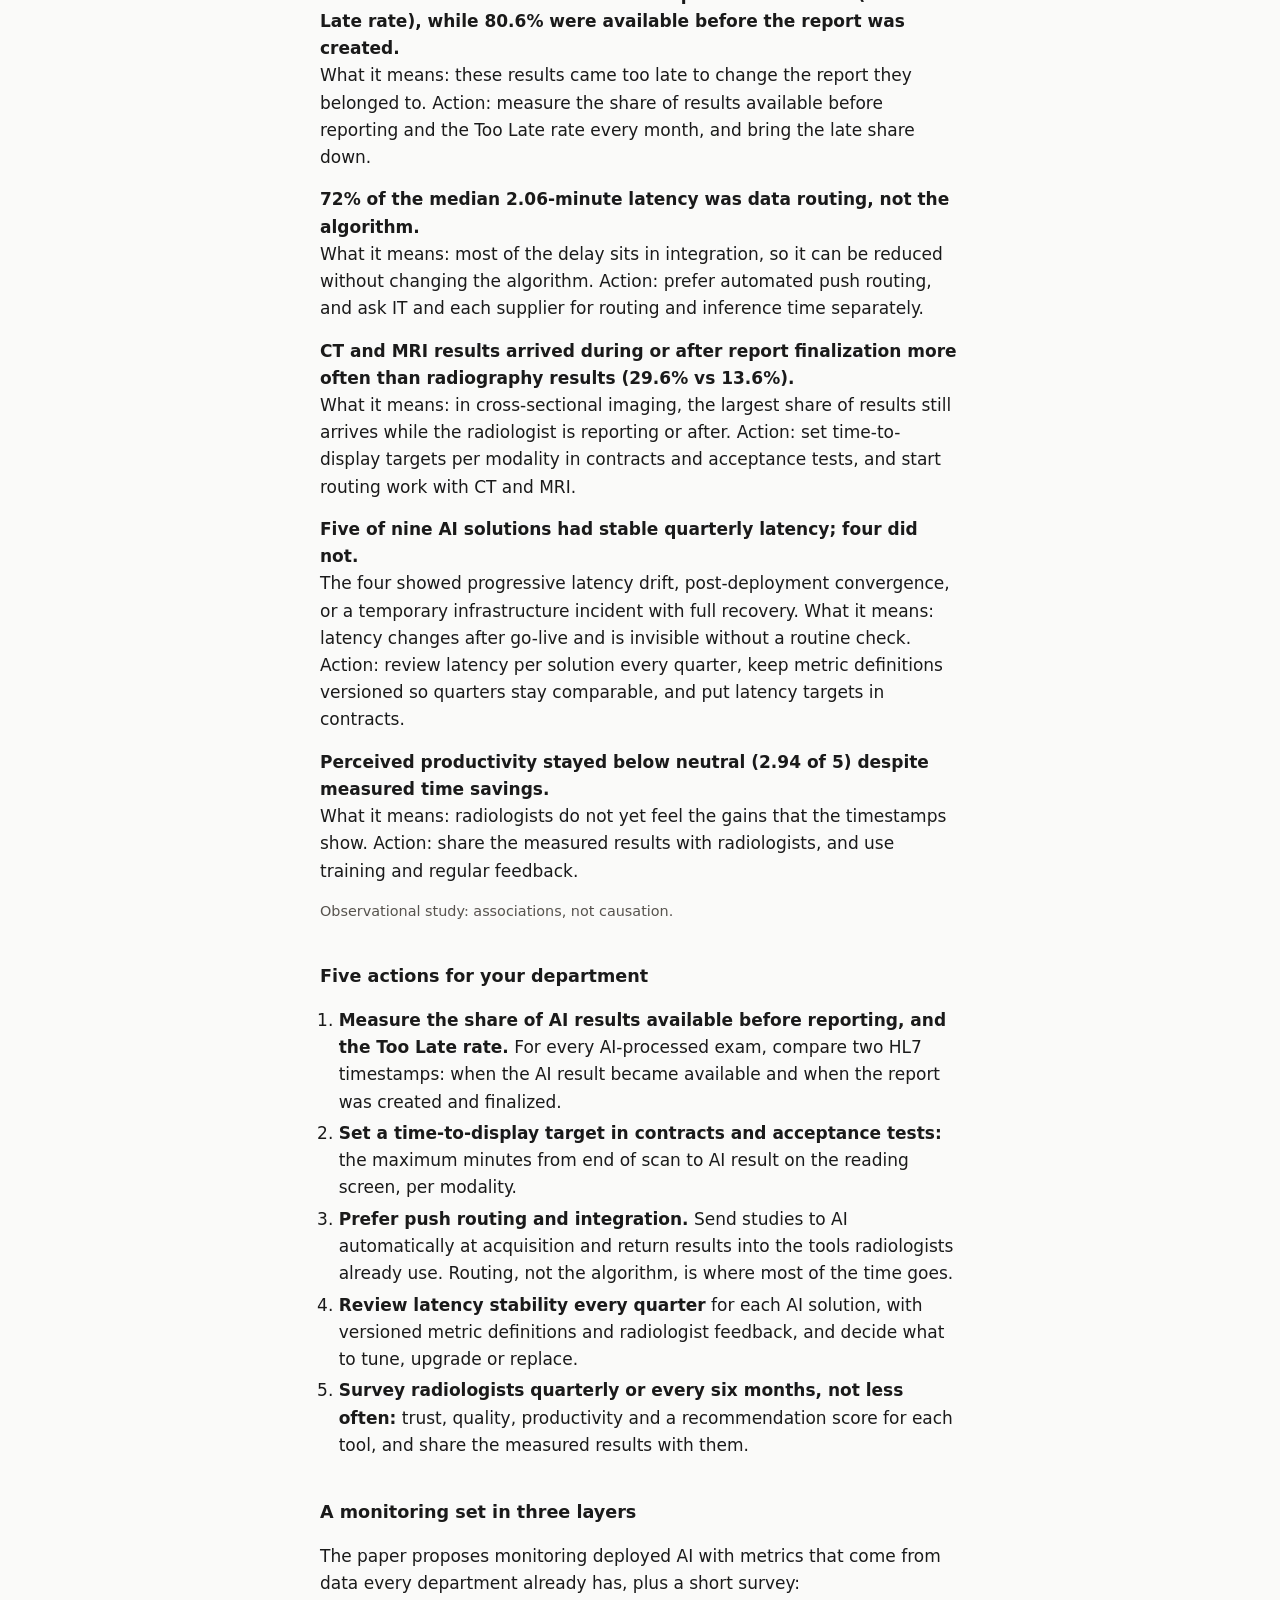
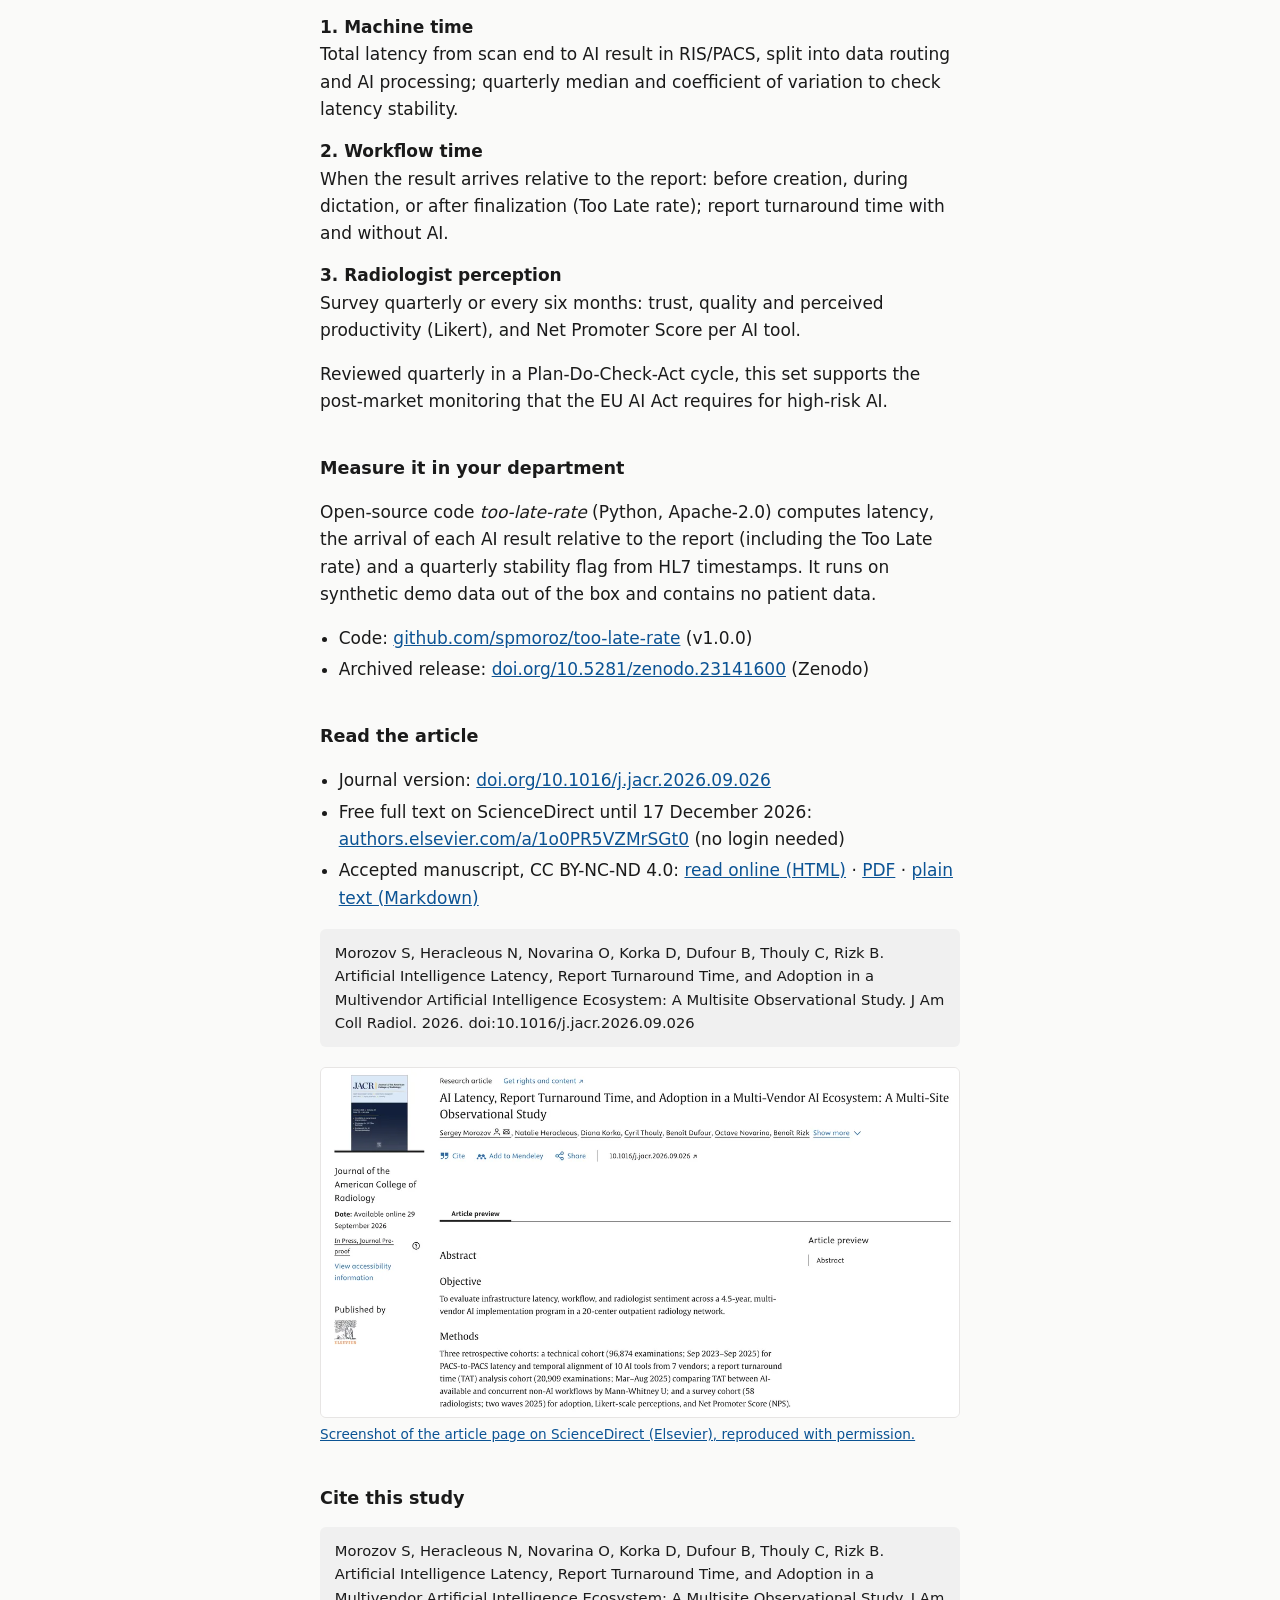
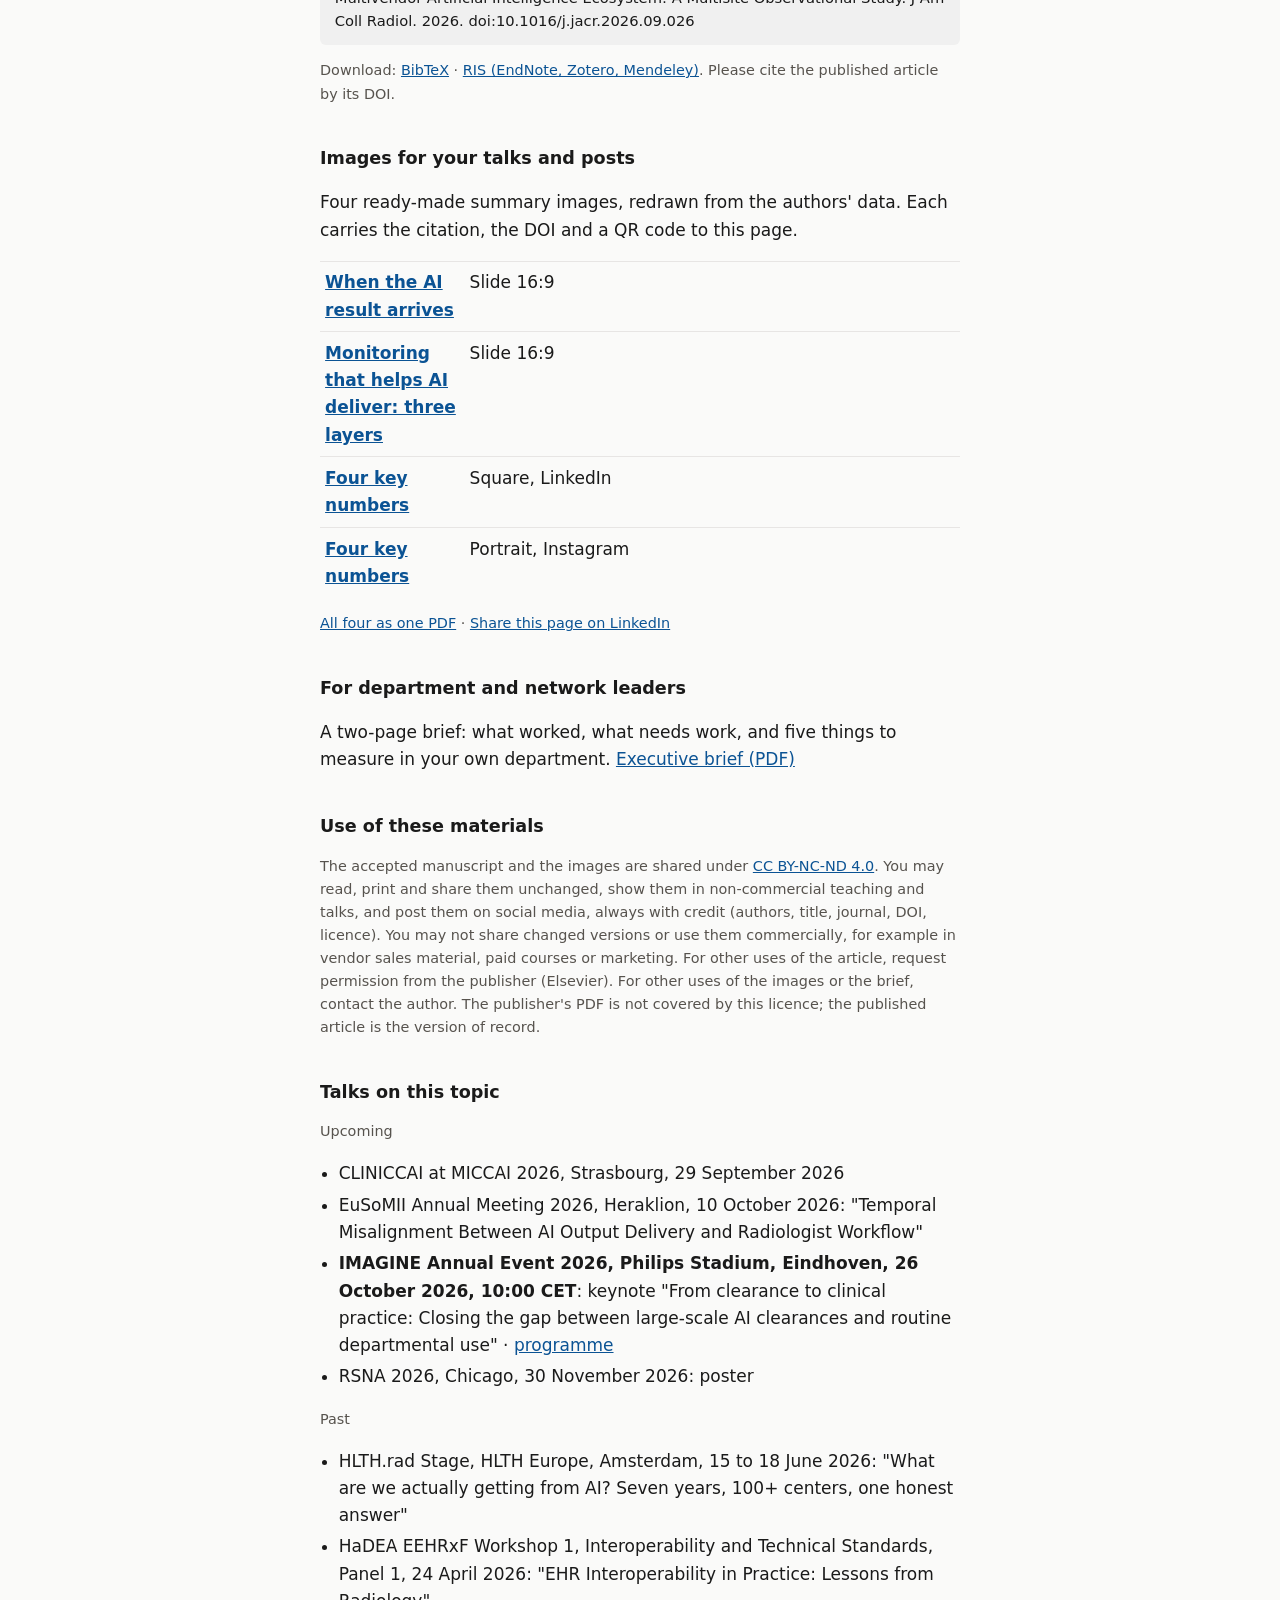
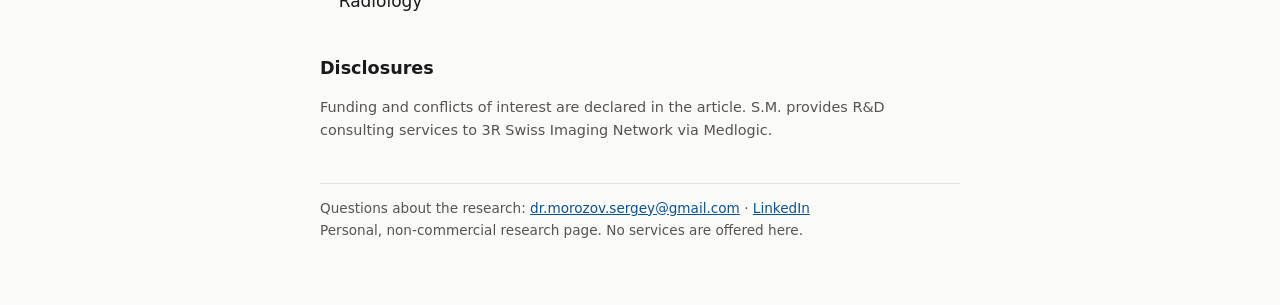
==== commit d68bbd6b: "Add free full-text Share Link (ScienceDirect, valid until 17 December 2026) Author order already mat" ====
--- a/index.html
+++ b/index.html
@@ -83,6 +83,7 @@
 <h2>Read the article</h2>
 <ul>
 <li>Journal version: <a href="https://doi.org/10.1016/j.jacr.2026.09.026">doi.org/10.1016/j.jacr.2026.09.026</a></li>
+<li>Free full text on ScienceDirect until 17 December 2026: <a href="https://authors.elsevier.com/a/1o0PR5VZMrSGt0">authors.elsevier.com/a/1o0PR5VZMrSGt0</a> (no login needed)</li>
 <li>Accepted manuscript, CC BY-NC-ND 4.0: <a href="manuscript/">read online (HTML)</a> · <a href="morozov-jacr-2026-accepted-manuscript.pdf">PDF</a> · <a href="manuscript/manuscript.md">plain text (Markdown)</a></li>
 </ul>
 <p class="cite">Morozov S, Heracleous N, Novarina O, Korka D, Dufour B, Thouly C, Rizk B. Artificial Intelligence Latency, Report Turnaround Time, and Adoption in a Multivendor Artificial Intelligence Ecosystem: A Multisite Observational Study. J Am Coll Radiol. 2026. doi:10.1016/j.jacr.2026.09.026</p>
